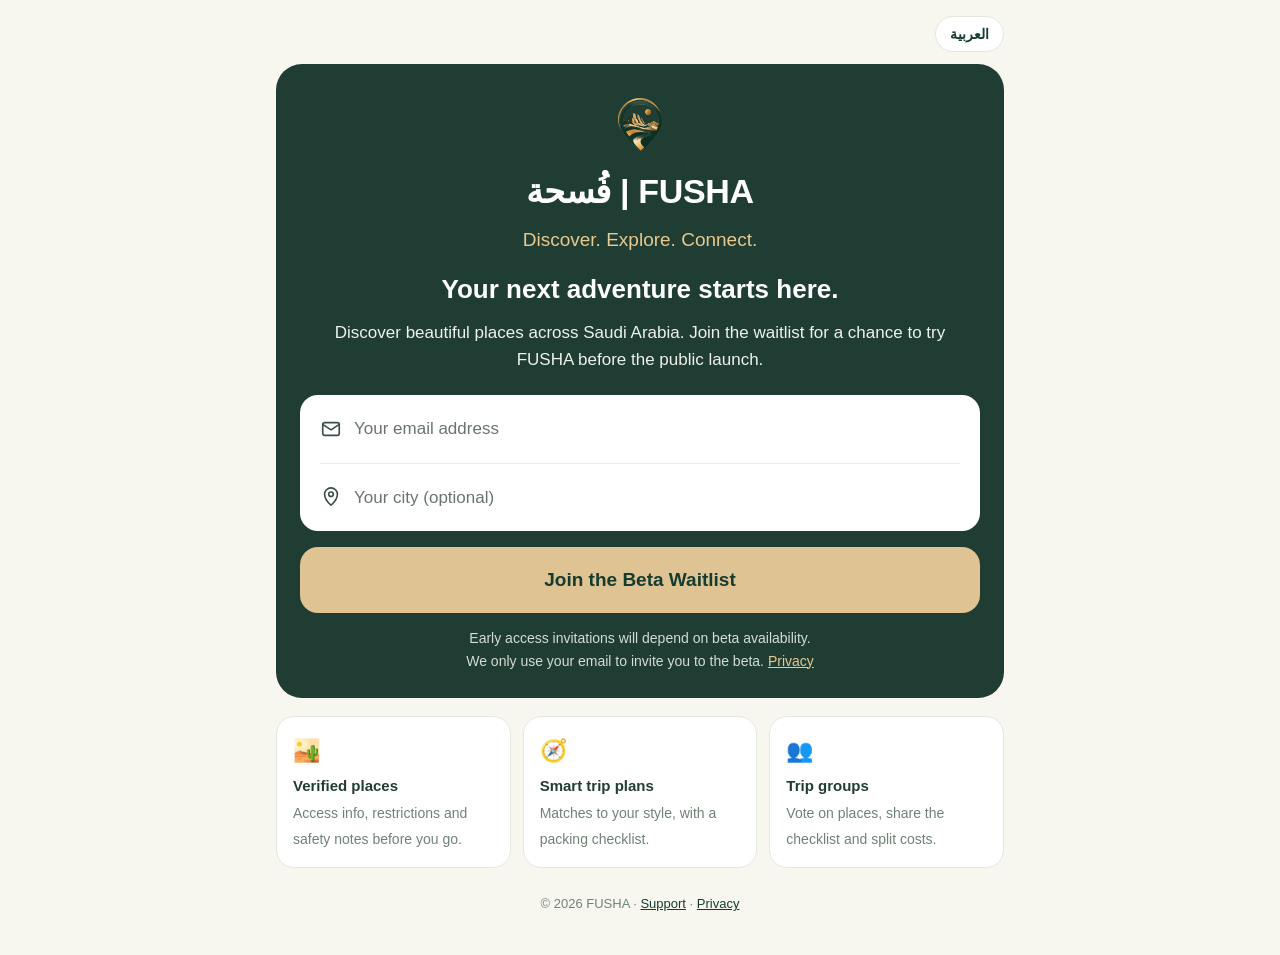
==== index.html @ a1d41ce0 "FUSHA beta waitlist landing page Co-Authored-By: Claude Opus 5.5 <noreply@anthropic.com>" ====
<!doctype html>
<html lang="en" dir="ltr">
<head>
<meta charset="utf-8">
<meta name="viewport" content="width=device-width, initial-scale=1">
<title>FUSHA | فُسحة — Join the Beta</title>
<meta name="description" content="Discover beautiful places across Saudi Arabia. Join the FUSHA beta waitlist.">
<meta property="og:title" content="FUSHA | فُسحة — Join the Beta">
<meta property="og:description" content="Discover. Explore. Connect. Join the waitlist to try FUSHA before the public launch.">
<meta property="og:image" content="https://fusha101.github.io/logo.png">
<meta name="theme-color" content="#153C31">
<link rel="icon" href="logo.png">
<style>
  :root { --deep:#153C31; --card:#203D33; --gold:#E0C392; --gold-ink:#E8C98E; --cream:#F7F7F0; --ink:#213D31; --muted:#6F8276; --line:#E3E9DF; }
  * { box-sizing: border-box; }
  html, body { margin: 0; }
  body { background: var(--cream); color: var(--ink); font: 16px/1.6 -apple-system, BlinkMacSystemFont, "SF Pro Text", "Segoe UI", Tahoma, Arial, sans-serif; -webkit-font-smoothing: antialiased; }
  .page { max-width: 760px; margin: 0 auto; padding: 16px 16px 40px; }
  .top { display: flex; justify-content: flex-end; margin-bottom: 12px; }
  .lang { background: #fff; border: 1px solid var(--line); color: var(--deep); border-radius: 30px; padding: 6px 14px; font: inherit; font-size: 14px; font-weight: 700; cursor: pointer; }

  .hero { background: var(--card); color: #fff; border-radius: 26px; padding: 34px 24px 26px; text-align: center; }
  .hero img { width: 44px; height: 54px; object-fit: contain; display: block; margin: 0 auto; }
  .brand { font-size: 34px; font-weight: 800; margin: 12px 0 6px; letter-spacing: -.01em; }
  .tagline { color: var(--gold-ink); font-size: 19px; margin: 0 0 18px; }
  h1 { font-size: 26px; line-height: 1.3; margin: 0 0 12px; font-weight: 800; }
  .lead { color: #EDF2EC; font-size: 17px; margin: 0 auto 22px; max-width: 620px; }

  form { margin: 0; }
  .fields { background: #fff; border-radius: 18px; overflow: hidden; text-align: start; }
  .field { display: flex; align-items: center; gap: 12px; padding: 0 20px; }
  .field + .field { border-top: 1px solid #E8ECE6; margin: 0 20px; padding: 0; }
  .field svg { flex: none; color: #3A4F44; }
  .field input { flex: 1; min-width: 0; border: 0; outline: 0; background: transparent; font: inherit; font-size: 17px; color: var(--ink); padding: 20px 0; }
  .field input::placeholder { color: #6A746E; }
  .fields:focus-within { box-shadow: 0 0 0 3px rgba(224,195,146,.55); }
  .hp { position: absolute; width: 1px; height: 1px; overflow: hidden; clip: rect(0 0 0 0); clip-path: inset(50%); white-space: nowrap; }
  form { position: relative; }
  button.join { width: 100%; margin-top: 16px; border: 0; border-radius: 18px; background: var(--gold); color: var(--deep); font: inherit; font-size: 19px; font-weight: 700; padding: 18px; cursor: pointer; transition: filter .15s; }
  button.join:hover { filter: brightness(1.05); }
  button.join:disabled { opacity: .7; cursor: wait; }
  .fine { color: #D3DDD5; font-size: 14px; margin: 14px 0 0; }
  .fine a { color: var(--gold-ink); }
  .msg { margin-top: 14px; border-radius: 14px; padding: 12px 14px; font-size: 15px; display: none; }
  .msg.ok { display: block; background: #E6F1E6; color: #1E5A3A; }
  .msg.err { display: block; background: #FBE9E4; color: #8A3A26; }

  .done { padding: 10px 0 4px; }
  .done .tick { width: 58px; height: 58px; border-radius: 50%; background: var(--gold); color: var(--deep); display: grid; place-items: center; margin: 0 auto 12px; font-size: 28px; font-weight: 900; }
  .done h2 { margin: 0 0 6px; font-size: 22px; }
  .done p { margin: 0; color: #DCE5DE; }

  .features { display: grid; grid-template-columns: repeat(3, 1fr); gap: 12px; margin-top: 18px; }
  .feature { background: #fff; border: 1px solid var(--line); border-radius: 18px; padding: 16px; }
  .feature .ic { font-size: 22px; }
  .feature b { display: block; margin: 6px 0 2px; font-size: 15px; }
  .feature span { color: var(--muted); font-size: 14px; line-height: 1.5; }
  footer { color: var(--muted); font-size: 13px; text-align: center; margin-top: 26px; }
  footer a { color: var(--deep); }

  [dir="rtl"] body, [dir="rtl"] .field input { font-family: -apple-system, "SF Arabic", "Geeza Pro", Tahoma, Arial, sans-serif; }
  @media (max-width: 620px) {
    .hero { padding: 28px 18px 22px; border-radius: 22px; }
    .brand { font-size: 28px; }
    h1 { font-size: 22px; }
    .lead { font-size: 15.5px; }
    .features { grid-template-columns: 1fr; }
  }
</style>
</head>
<body>
<div class="page">
  <div class="top"><button class="lang" id="lang" type="button">العربية</button></div>

  <section class="hero">
    <img src="logo.png" alt="FUSHA Explorer Pin">
    <div class="brand">فُسحة | FUSHA</div>
    <p class="tagline" data-en="Discover. Explore. Connect." data-ar="اكتشف. استكشف. تواصل."></p>
    <h1 data-en="Your next adventure starts here." data-ar="مغامرتك الجاية تبدأ من هنا."></h1>
    <p class="lead" data-en="Discover beautiful places across Saudi Arabia. Join the waitlist for a chance to try FUSHA before the public launch." data-ar="اكتشف أجمل الأماكن في السعودية. سجّل في قائمة الانتظار لفرصة تجربة فُسحة قبل الإطلاق الرسمي."></p>

    <form id="form" novalidate>
      <div class="fields">
        <label class="field">
          <svg width="22" height="22" viewBox="0 0 24 24" fill="none" stroke="currentColor" stroke-width="1.8" stroke-linecap="round" stroke-linejoin="round" aria-hidden="true"><rect x="3" y="5" width="18" height="14" rx="2"/><path d="m3 7 9 6 9-6"/></svg>
          <input id="email" name="email" type="email" inputmode="email" autocomplete="email" required maxlength="254" data-ph-en="Your email address" data-ph-ar="بريدك الإلكتروني">
        </label>
        <label class="field">
          <svg width="22" height="22" viewBox="0 0 24 24" fill="none" stroke="currentColor" stroke-width="1.8" stroke-linecap="round" stroke-linejoin="round" aria-hidden="true"><path d="M12 21s-7-6.2-7-12a7 7 0 0 1 14 0c0 5.8-7 12-7 12z"/><circle cx="12" cy="9" r="2.5"/></svg>
          <input id="city" name="city" type="text" autocomplete="address-level2" maxlength="80" data-ph-en="Your city (optional)" data-ph-ar="مدينتك (اختياري)">
        </label>
      </div>
      <div class="hp" aria-hidden="true"><input id="website" name="website" tabindex="-1" autocomplete="off"></div>
      <button class="join" id="submit" type="submit" data-en="Join the Beta Waitlist" data-ar="انضم لقائمة التجربة"></button>
      <div class="msg" id="msg" role="status" aria-live="polite"></div>
    </form>

    <p class="fine"><span data-en="Early access invitations will depend on beta availability." data-ar="دعوات التجربة المبكرة حسب المقاعد المتاحة."></span>
      <br><span data-en="We only use your email to invite you to the beta." data-ar="نستخدم بريدك فقط لدعوتك للتجربة."></span>
      <a href="https://fusha101.github.io/fusha-legal/privacy.html" data-en="Privacy" data-ar="الخصوصية"></a></p>
  </section>

  <div class="features">
    <div class="feature"><div class="ic">🏜️</div><b data-en="Verified places" data-ar="أماكن موثقة"></b><span data-en="Access info, restrictions and safety notes before you go." data-ar="معلومات الوصول والقيود والسلامة قبل ما تطلع."></span></div>
    <div class="feature"><div class="ic">🧭</div><b data-en="Smart trip plans" data-ar="خطط رحلات ذكية"></b><span data-en="Matches to your style, with a packing checklist." data-ar="ترشيحات تناسب أسلوبك مع قائمة تجهيزات."></span></div>
    <div class="feature"><div class="ic">👥</div><b data-en="Trip groups" data-ar="رحلات جماعية"></b><span data-en="Vote on places, share the checklist and split costs." data-ar="صوّتوا على المكان وتقاسموا التجهيزات والمصاريف."></span></div>
  </div>

  <footer>© 2026 FUSHA · <a href="https://fusha101.github.io/fusha-legal/" data-en="Support" data-ar="الدعم"></a> · <a href="https://fusha101.github.io/fusha-legal/privacy.html" data-en="Privacy" data-ar="الخصوصية"></a></footer>
</div>

<script>
(function () {
  // Public, browser-safe key (Supabase "publishable" key). The table only allows adding emails, never reading them.
  var SUPABASE_URL = 'https://hdamabirkrctwydvmwmh.supabase.co';
  var SUPABASE_KEY = 'sb_publishable_Qi5FgGCaExyGCwG6bfpL9A_e7oShtCe';

  var T = {
    en: { bad: 'Please enter a valid email address.', fail: 'Something went wrong. Please try again in a moment.', sending: 'Joining…',
          doneTitle: "You're on the list!", doneBody: "We'll email you when your beta invite is ready.", dupTitle: "You're already on the list", dupBody: "We'll be in touch when the beta opens." },
    ar: { bad: 'اكتب بريد إلكتروني صحيح.', fail: 'صار خطأ، حاول بعد شوي.', sending: 'جارٍ التسجيل…',
          doneTitle: 'تم تسجيلك!', doneBody: 'بنراسلك على بريدك أول ما تجهز دعوة التجربة.', dupTitle: 'أنت مسجّل من قبل', dupBody: 'بنتواصل معك أول ما تفتح التجربة.' }
  };
  var lang = 'en';
  try { lang = localStorage.getItem('fusha-lang') || ''; } catch (e) {}
  if (lang !== 'ar' && lang !== 'en') lang = /^ar/i.test(navigator.language || '') ? 'ar' : 'en';

  function apply() {
    document.documentElement.lang = lang;
    document.documentElement.dir = lang === 'ar' ? 'rtl' : 'ltr';
    document.querySelectorAll('[data-' + lang + ']').forEach(function (el) { el.textContent = el.getAttribute('data-' + lang); });
    document.querySelectorAll('[data-ph-' + lang + ']').forEach(function (el) { el.placeholder = el.getAttribute('data-ph-' + lang); });
    document.getElementById('lang').textContent = lang === 'ar' ? 'English' : 'العربية';
    document.title = lang === 'ar' ? 'فُسحة | FUSHA — انضم للتجربة' : 'FUSHA | فُسحة — Join the Beta';
  }
  document.getElementById('lang').addEventListener('click', function () {
    lang = lang === 'ar' ? 'en' : 'ar';
    try { localStorage.setItem('fusha-lang', lang); } catch (e) {}
    apply();
  });
  apply();

  var form = document.getElementById('form'), msg = document.getElementById('msg'), btn = document.getElementById('submit');
  function show(kind, text) { msg.className = 'msg ' + kind; msg.textContent = text; }
  function finish(title, body) {
    form.innerHTML = '<div class="done"><div class="tick">✓</div><h2></h2><p></p></div>';
    form.querySelector('h2').textContent = title;
    form.querySelector('p').textContent = body;
  }

  var source = (new URLSearchParams(location.search).get('ref') || '').replace(/[^\w.-]/g, '').slice(0, 60) || null;

  form.addEventListener('submit', function (e) {
    e.preventDefault();
    var t = T[lang];
    var email = document.getElementById('email').value.trim().toLowerCase();
    var city = document.getElementById('city').value.trim().slice(0, 80) || null;
    if (document.getElementById('website').value) { finish(t.doneTitle, t.doneBody); return; } // bot trap
    if (!/^[^@\s]+@[^@\s]+\.[^@\s]+$/.test(email) || email.length > 254) { show('err', t.bad); return; }
    btn.disabled = true; btn.textContent = t.sending; msg.className = 'msg';
    fetch(SUPABASE_URL + '/rest/v1/beta_waitlist', {
      method: 'POST',
      headers: { apikey: SUPABASE_KEY, Authorization: 'Bearer ' + SUPABASE_KEY, 'Content-Type': 'application/json', Prefer: 'return=minimal' },
      body: JSON.stringify({ email: email, city: city, lang: lang, source: source })
    }).then(function (r) {
      if (r.status === 201) finish(t.doneTitle, t.doneBody);
      else if (r.status === 409) finish(t.dupTitle, t.dupBody);
      else throw new Error('HTTP ' + r.status);
    }).catch(function () {
      btn.disabled = false; btn.textContent = btn.getAttribute('data-' + lang); show('err', t.fail);
    });
  });
})();
</script>
</body>
</html>
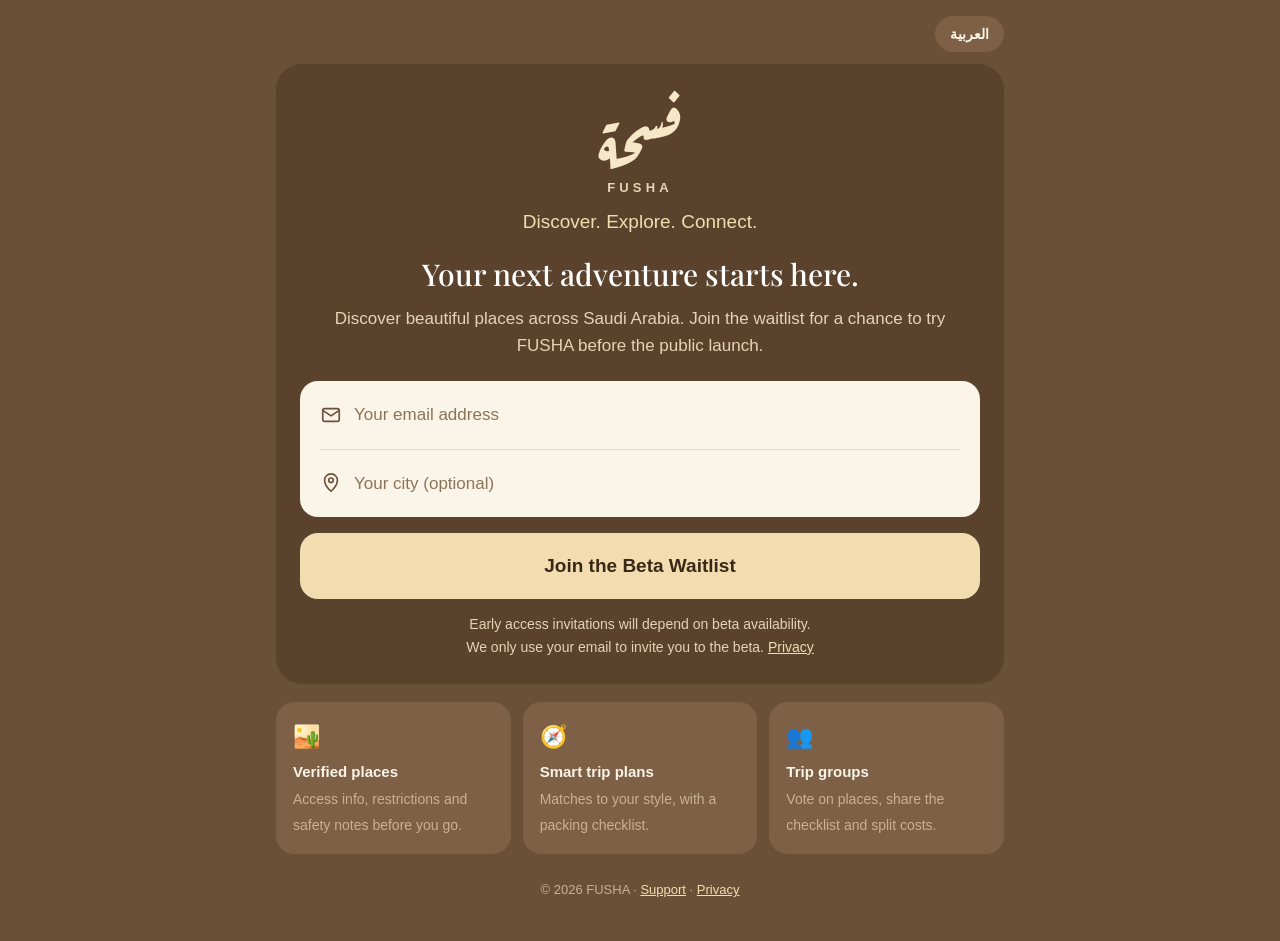
==== commit d9ccf503: "Website and legal pages: Toasted sand design and calligraphy logo" ====
--- a/index.html
+++ b/index.html
@@ -7,56 +7,56 @@
 <meta name="description" content="Discover beautiful places across Saudi Arabia. Join the FUSHA beta waitlist.">
 <meta property="og:title" content="FUSHA | فُسحة — Join the Beta">
 <meta property="og:description" content="Discover. Explore. Connect. Join the waitlist to try FUSHA before the public launch.">
-<meta property="og:image" content="https://fusha101.github.io/logo.png">
-<meta name="theme-color" content="#153C31">
+<meta property="og:image" content="https://gofusha.com/logo.png">
+<meta name="theme-color" content="#6B5038">
 <link rel="icon" href="logo.png">
 <style>
-  :root { --deep:#153C31; --card:#203D33; --gold:#E0C392; --gold-ink:#E8C98E; --cream:#F7F7F0; --ink:#213D31; --muted:#6F8276; --line:#E3E9DF; }
+  :root { --deep:#3A2816; --card:#5A422D; --gold:#F3DDB0; --gold-ink:#F3DDB0; --cream:#6B5038; --ink:#FBF4E8; --muted:#C9B293; --line:#7D6046; }
   * { box-sizing: border-box; }
   html, body { margin: 0; }
   body { background: var(--cream); color: var(--ink); font: 16px/1.6 -apple-system, BlinkMacSystemFont, "SF Pro Text", "Segoe UI", Tahoma, Arial, sans-serif; -webkit-font-smoothing: antialiased; }
   .page { max-width: 760px; margin: 0 auto; padding: 16px 16px 40px; }
   .top { display: flex; justify-content: flex-end; margin-bottom: 12px; }
-  .lang { background: #fff; border: 1px solid var(--line); color: var(--deep); border-radius: 30px; padding: 6px 14px; font: inherit; font-size: 14px; font-weight: 700; cursor: pointer; }
+  .lang { background: #7D6046; border: 1px solid var(--line); color: #FBF4E8; border-radius: 30px; padding: 6px 14px; font: inherit; font-size: 14px; font-weight: 700; cursor: pointer; }
 
   .hero { background: var(--card); color: #fff; border-radius: 26px; padding: 34px 24px 26px; text-align: center; }
-  .hero img { width: 44px; height: 54px; object-fit: contain; display: block; margin: 0 auto; }
-  .brand { font-size: 34px; font-weight: 800; margin: 12px 0 6px; letter-spacing: -.01em; }
+  .hero .logo { display: block; font-family: 'Aref Ruqaa', serif; font-weight: 700; font-size: 64px; line-height: 1.25; color: #F6E7C8; }
+  .brand { font-size: 13px; font-weight: 700; margin: 0 0 8px; letter-spacing: .32em; color: #E6D3B8; }
   .tagline { color: var(--gold-ink); font-size: 19px; margin: 0 0 18px; }
-  h1 { font-size: 26px; line-height: 1.3; margin: 0 0 12px; font-weight: 800; }
-  .lead { color: #EDF2EC; font-size: 17px; margin: 0 auto 22px; max-width: 620px; }
+  h1 { font-family: 'Playfair Display', Georgia, serif; font-size: 30px; line-height: 1.25; margin: 0 0 12px; font-weight: 500; }
+  .lead { color: #E6D3B8; font-size: 17px; margin: 0 auto 22px; max-width: 620px; }
 
   form { margin: 0; }
-  .fields { background: #fff; border-radius: 18px; overflow: hidden; text-align: start; }
+  .fields { background: #FBF4E8; border-radius: 18px; overflow: hidden; text-align: start; }
   .field { display: flex; align-items: center; gap: 12px; padding: 0 20px; }
-  .field + .field { border-top: 1px solid #E8ECE6; margin: 0 20px; padding: 0; }
-  .field svg { flex: none; color: #3A4F44; }
-  .field input { flex: 1; min-width: 0; border: 0; outline: 0; background: transparent; font: inherit; font-size: 17px; color: var(--ink); padding: 20px 0; }
-  .field input::placeholder { color: #6A746E; }
+  .field + .field { border-top: 1px solid #E8DCC8; margin: 0 20px; padding: 0; }
+  .field svg { flex: none; color: #6B5038; }
+  .field input { flex: 1; min-width: 0; border: 0; outline: 0; background: transparent; font: inherit; font-size: 17px; color: #3A2816; padding: 20px 0; }
+  .field input::placeholder { color: #8C7458; }
   .fields:focus-within { box-shadow: 0 0 0 3px rgba(224,195,146,.55); }
   .hp { position: absolute; width: 1px; height: 1px; overflow: hidden; clip: rect(0 0 0 0); clip-path: inset(50%); white-space: nowrap; }
   form { position: relative; }
   button.join { width: 100%; margin-top: 16px; border: 0; border-radius: 18px; background: var(--gold); color: var(--deep); font: inherit; font-size: 19px; font-weight: 700; padding: 18px; cursor: pointer; transition: filter .15s; }
   button.join:hover { filter: brightness(1.05); }
   button.join:disabled { opacity: .7; cursor: wait; }
-  .fine { color: #D3DDD5; font-size: 14px; margin: 14px 0 0; }
+  .fine { color: #E6D3B8; font-size: 14px; margin: 14px 0 0; }
   .fine a { color: var(--gold-ink); }
   .msg { margin-top: 14px; border-radius: 14px; padding: 12px 14px; font-size: 15px; display: none; }
-  .msg.ok { display: block; background: #E6F1E6; color: #1E5A3A; }
+  .msg.ok { display: block; background: #F3DDB0; color: #3A2816; }
   .msg.err { display: block; background: #FBE9E4; color: #8A3A26; }
 
   .done { padding: 10px 0 4px; }
   .done .tick { width: 58px; height: 58px; border-radius: 50%; background: var(--gold); color: var(--deep); display: grid; place-items: center; margin: 0 auto 12px; font-size: 28px; font-weight: 900; }
   .done h2 { margin: 0 0 6px; font-size: 22px; }
-  .done p { margin: 0; color: #DCE5DE; }
+  .done p { margin: 0; color: #E6D3B8; }
 
   .features { display: grid; grid-template-columns: repeat(3, 1fr); gap: 12px; margin-top: 18px; }
-  .feature { background: #fff; border: 1px solid var(--line); border-radius: 18px; padding: 16px; }
+  .feature { background: #7D6046; border: 1px solid var(--line); border-radius: 18px; padding: 16px; }
   .feature .ic { font-size: 22px; }
   .feature b { display: block; margin: 6px 0 2px; font-size: 15px; }
   .feature span { color: var(--muted); font-size: 14px; line-height: 1.5; }
   footer { color: var(--muted); font-size: 13px; text-align: center; margin-top: 26px; }
-  footer a { color: var(--deep); }
+  footer a { color: var(--gold); }
 
   [dir="rtl"] body, [dir="rtl"] .field input { font-family: -apple-system, "SF Arabic", "Geeza Pro", Tahoma, Arial, sans-serif; }
   @media (max-width: 620px) {
@@ -67,14 +67,16 @@
     .features { grid-template-columns: 1fr; }
   }
 </style>
+<link rel="preconnect" href="https://fonts.googleapis.com">
+<link href="https://fonts.googleapis.com/css2?family=Aref+Ruqaa:wght@700&family=Playfair+Display:wght@500&display=swap" rel="stylesheet">
 </head>
 <body>
 <div class="page">
   <div class="top"><button class="lang" id="lang" type="button">العربية</button></div>
 
   <section class="hero">
-    <img src="logo.png" alt="FUSHA Explorer Pin">
-    <div class="brand">فُسحة | FUSHA</div>
+    <span class="logo" aria-label="FUSHA logo">فسحة</span>
+    <div class="brand">FUSHA</div>
     <p class="tagline" data-en="Discover. Explore. Connect." data-ar="اكتشف. استكشف. تواصل."></p>
     <h1 data-en="Your next adventure starts here." data-ar="مغامرتك الجاية تبدأ من هنا."></h1>
     <p class="lead" data-en="Discover beautiful places across Saudi Arabia. Join the waitlist for a chance to try FUSHA before the public launch." data-ar="اكتشف أجمل الأماكن في السعودية. سجّل في قائمة الانتظار لفرصة تجربة فُسحة قبل الإطلاق الرسمي."></p>
@@ -97,7 +99,7 @@
 
     <p class="fine"><span data-en="Early access invitations will depend on beta availability." data-ar="دعوات التجربة المبكرة حسب المقاعد المتاحة."></span>
       <br><span data-en="We only use your email to invite you to the beta." data-ar="نستخدم بريدك فقط لدعوتك للتجربة."></span>
-      <a href="https://fusha101.github.io/fusha-legal/privacy.html" data-en="Privacy" data-ar="الخصوصية"></a></p>
+      <a href="https://gofusha.com/legal/privacy.html" data-en="Privacy" data-ar="الخصوصية"></a></p>
   </section>
 
   <div class="features">
@@ -106,7 +108,7 @@
     <div class="feature"><div class="ic">👥</div><b data-en="Trip groups" data-ar="رحلات جماعية"></b><span data-en="Vote on places, share the checklist and split costs." data-ar="صوّتوا على المكان وتقاسموا التجهيزات والمصاريف."></span></div>
   </div>
 
-  <footer>© 2026 FUSHA · <a href="https://fusha101.github.io/fusha-legal/" data-en="Support" data-ar="الدعم"></a> · <a href="https://fusha101.github.io/fusha-legal/privacy.html" data-en="Privacy" data-ar="الخصوصية"></a></footer>
+  <footer>© 2026 FUSHA · <a href="https://gofusha.com/legal/" data-en="Support" data-ar="الدعم"></a> · <a href="https://gofusha.com/legal/privacy.html" data-en="Privacy" data-ar="الخصوصية"></a></footer>
 </div>
 
 <script>
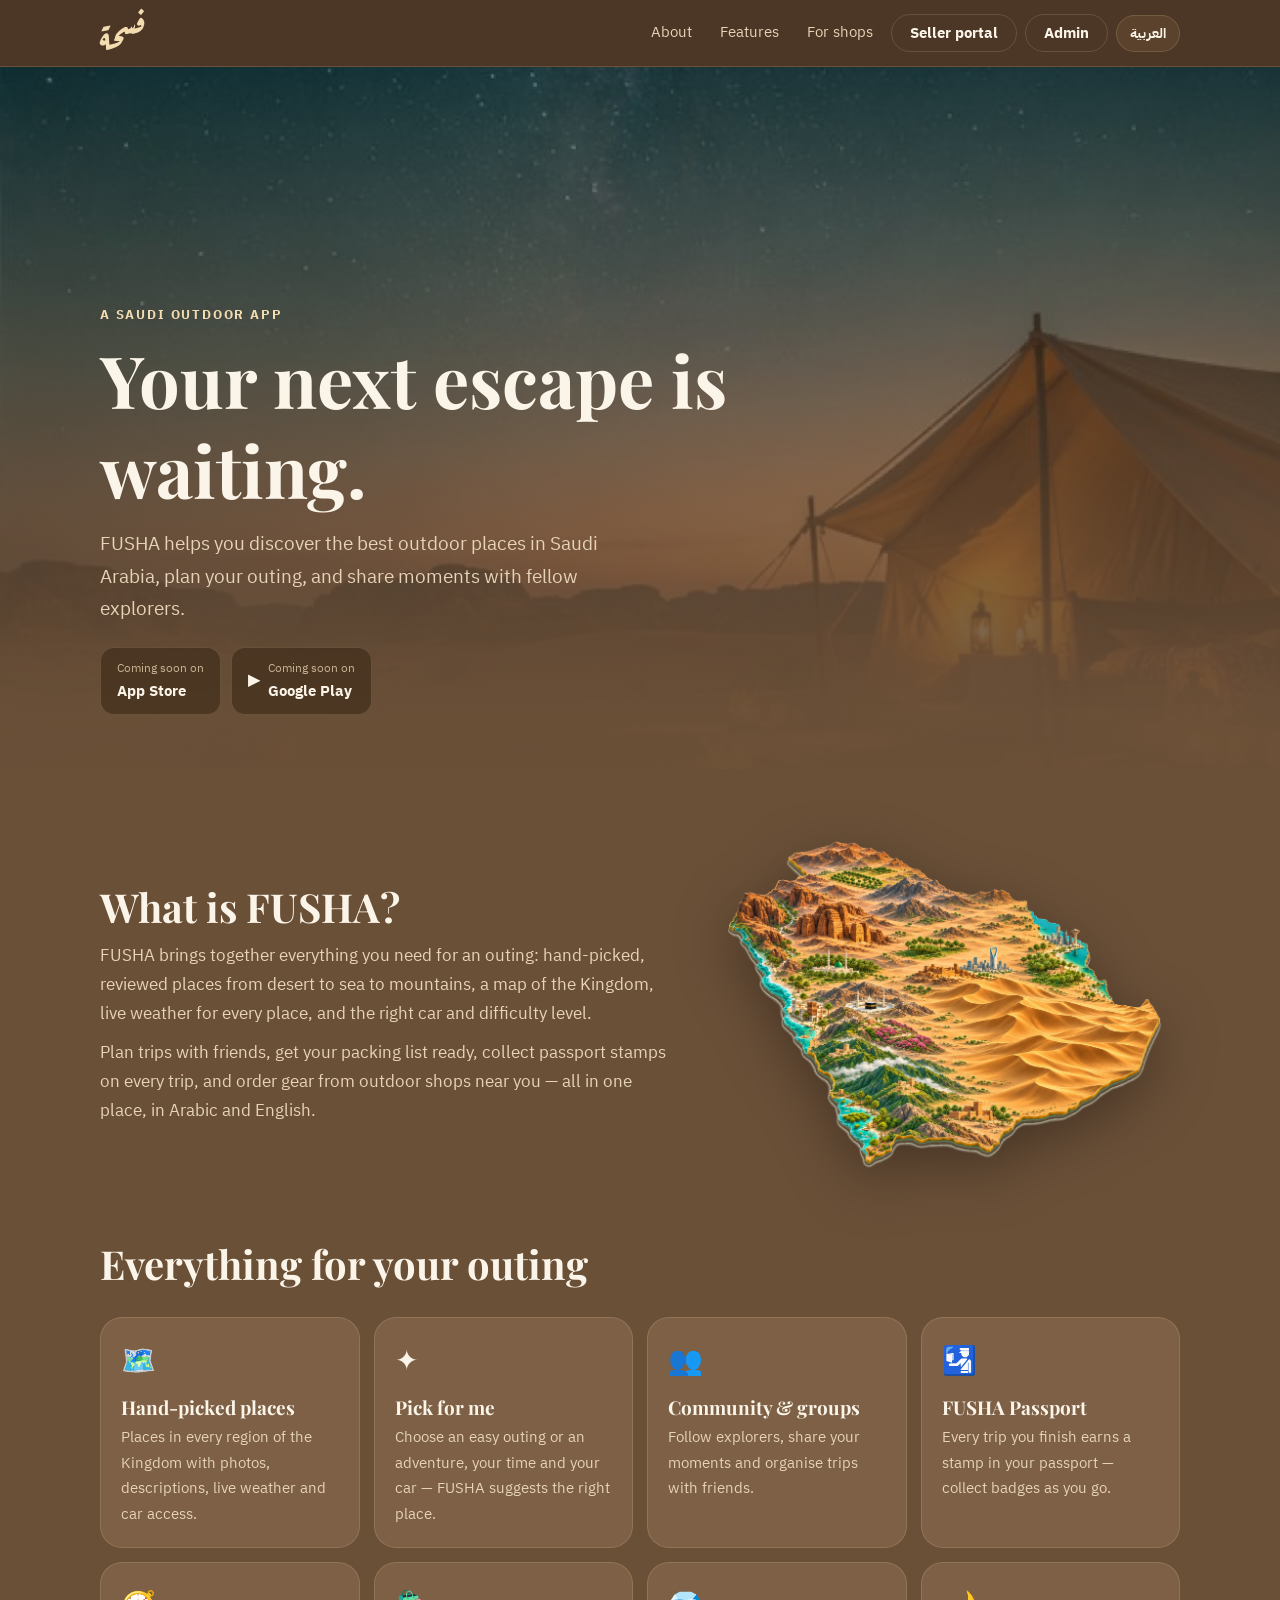
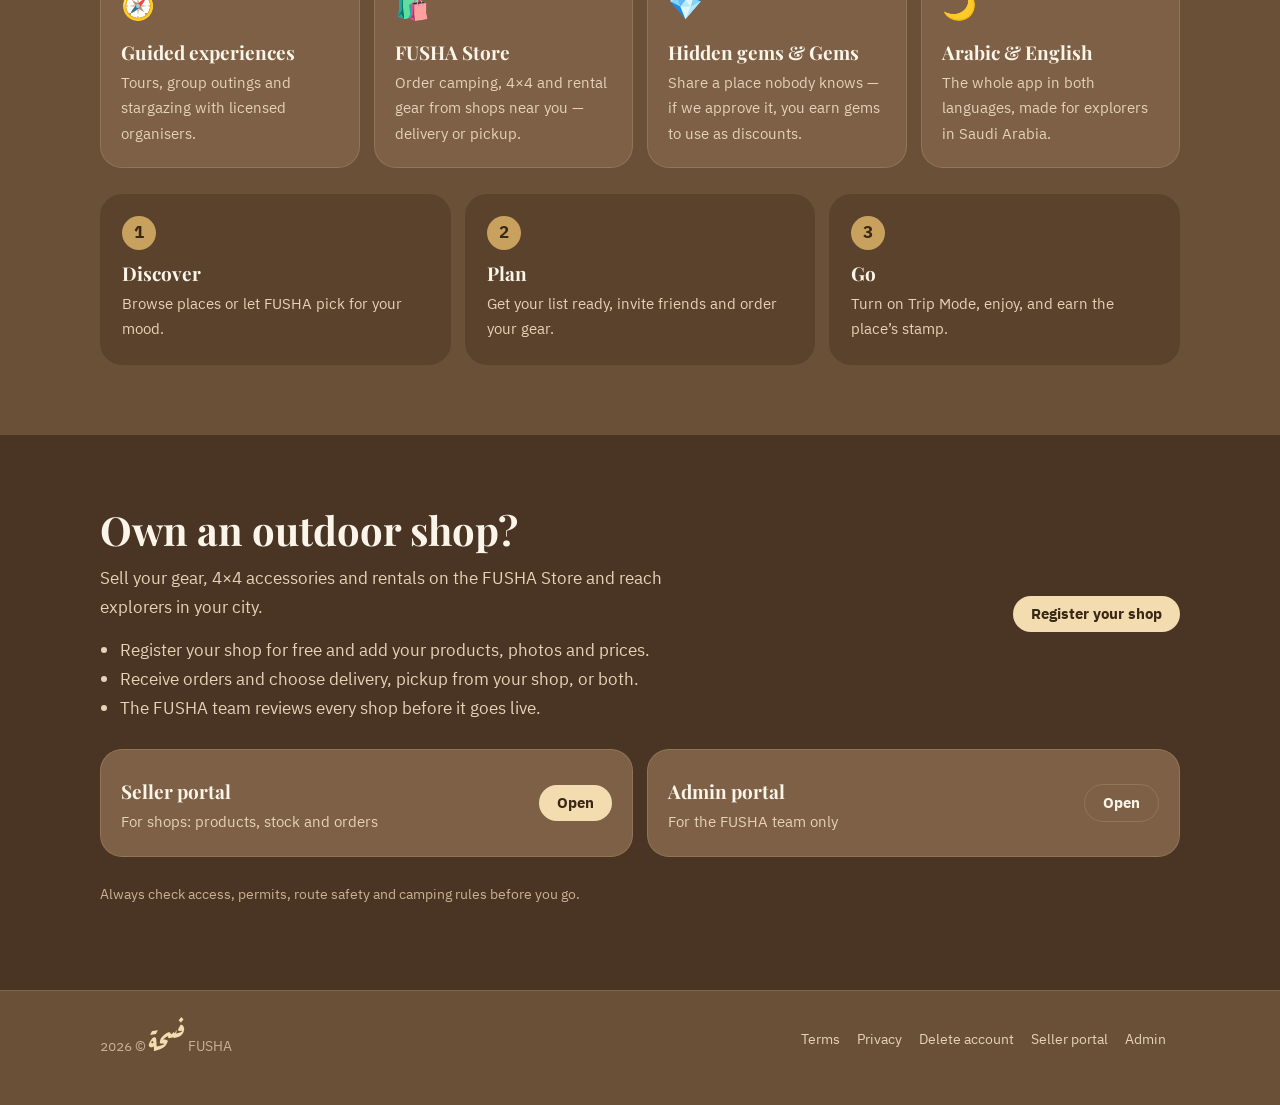
==== commit e119356e: "New homepage: what is FUSHA (Arabic + English), seller and admin portal buttons; beta waitlist remov" ====
--- a/index.html
+++ b/index.html
@@ -1,178 +1,230 @@
 <!doctype html>
-<html lang="en" dir="ltr">
+<html lang="ar" dir="rtl">
 <head>
 <meta charset="utf-8">
 <meta name="viewport" content="width=device-width, initial-scale=1">
-<title>FUSHA | فُسحة — Join the Beta</title>
-<meta name="description" content="Discover beautiful places across Saudi Arabia. Join the FUSHA beta waitlist.">
-<meta property="og:title" content="FUSHA | فُسحة — Join the Beta">
-<meta property="og:description" content="Discover. Explore. Connect. Join the waitlist to try FUSHA before the public launch.">
+<title>FUSHA | فسحة — طلعتك الجاية بانتظارك</title>
+<meta name="description" content="فسحة تطبيق سعودي يساعدك تكتشف أماكن الطلعات والرحلات وتخطط لها وتشارك لحظاتك. FUSHA is a Saudi outdoor app to discover places, plan outings and meet fellow explorers.">
+<meta property="og:title" content="FUSHA | فسحة">
+<meta property="og:description" content="اكتشف أجمل أماكن الطلعات في السعودية · Discover the best outdoor places across Saudi Arabia.">
 <meta property="og:image" content="https://gofusha.com/logo.png">
 <meta name="theme-color" content="#6B5038">
 <link rel="icon" href="logo.png">
+<link rel="preconnect" href="https://fonts.googleapis.com">
+<link href="https://fonts.googleapis.com/css2?family=Aref+Ruqaa:wght@700&family=IBM+Plex+Sans+Arabic:wght@400;700&family=Noto+Naskh+Arabic:wght@700&family=Playfair+Display:wght@600&display=swap" rel="stylesheet">
 <style>
-  :root { --deep:#3A2816; --card:#5A422D; --gold:#F3DDB0; --gold-ink:#F3DDB0; --cream:#6B5038; --ink:#FBF4E8; --muted:#C9B293; --line:#7D6046; }
+  :root { --page:#6B5038; --surface:#7D6046; --deep:#5A422D; --deep2:#4A3524; --accent:#F3DDB0; --on:#3A2816; --text:#FBF4E8; --text2:#E6D3B8; --muted:#C9B293; --gold:#C9A15F; --line:rgba(243,221,176,.16); }
   * { box-sizing: border-box; }
   html, body { margin: 0; }
-  body { background: var(--cream); color: var(--ink); font: 16px/1.6 -apple-system, BlinkMacSystemFont, "SF Pro Text", "Segoe UI", Tahoma, Arial, sans-serif; -webkit-font-smoothing: antialiased; }
-  .page { max-width: 760px; margin: 0 auto; padding: 16px 16px 40px; }
-  .top { display: flex; justify-content: flex-end; margin-bottom: 12px; }
-  .lang { background: #7D6046; border: 1px solid var(--line); color: #FBF4E8; border-radius: 30px; padding: 6px 14px; font: inherit; font-size: 14px; font-weight: 700; cursor: pointer; }
-
-  .hero { background: var(--card); color: #fff; border-radius: 26px; padding: 34px 24px 26px; text-align: center; }
-  .hero .logo { display: block; font-family: 'Aref Ruqaa', serif; font-weight: 700; font-size: 64px; line-height: 1.25; color: #F6E7C8; }
-  .brand { font-size: 13px; font-weight: 700; margin: 0 0 8px; letter-spacing: .32em; color: #E6D3B8; }
-  .tagline { color: var(--gold-ink); font-size: 19px; margin: 0 0 18px; }
-  h1 { font-family: 'Playfair Display', Georgia, serif; font-size: 30px; line-height: 1.25; margin: 0 0 12px; font-weight: 500; }
-  .lead { color: #E6D3B8; font-size: 17px; margin: 0 auto 22px; max-width: 620px; }
-
-  form { margin: 0; }
-  .fields { background: #FBF4E8; border-radius: 18px; overflow: hidden; text-align: start; }
-  .field { display: flex; align-items: center; gap: 12px; padding: 0 20px; }
-  .field + .field { border-top: 1px solid #E8DCC8; margin: 0 20px; padding: 0; }
-  .field svg { flex: none; color: #6B5038; }
-  .field input { flex: 1; min-width: 0; border: 0; outline: 0; background: transparent; font: inherit; font-size: 17px; color: #3A2816; padding: 20px 0; }
-  .field input::placeholder { color: #8C7458; }
-  .fields:focus-within { box-shadow: 0 0 0 3px rgba(224,195,146,.55); }
-  .hp { position: absolute; width: 1px; height: 1px; overflow: hidden; clip: rect(0 0 0 0); clip-path: inset(50%); white-space: nowrap; }
-  form { position: relative; }
-  button.join { width: 100%; margin-top: 16px; border: 0; border-radius: 18px; background: var(--gold); color: var(--deep); font: inherit; font-size: 19px; font-weight: 700; padding: 18px; cursor: pointer; transition: filter .15s; }
-  button.join:hover { filter: brightness(1.05); }
-  button.join:disabled { opacity: .7; cursor: wait; }
-  .fine { color: #E6D3B8; font-size: 14px; margin: 14px 0 0; }
-  .fine a { color: var(--gold-ink); }
-  .msg { margin-top: 14px; border-radius: 14px; padding: 12px 14px; font-size: 15px; display: none; }
-  .msg.ok { display: block; background: #F3DDB0; color: #3A2816; }
-  .msg.err { display: block; background: #FBE9E4; color: #8A3A26; }
-
-  .done { padding: 10px 0 4px; }
-  .done .tick { width: 58px; height: 58px; border-radius: 50%; background: var(--gold); color: var(--deep); display: grid; place-items: center; margin: 0 auto 12px; font-size: 28px; font-weight: 900; }
-  .done h2 { margin: 0 0 6px; font-size: 22px; }
-  .done p { margin: 0; color: #E6D3B8; }
-
-  .features { display: grid; grid-template-columns: repeat(3, 1fr); gap: 12px; margin-top: 18px; }
-  .feature { background: #7D6046; border: 1px solid var(--line); border-radius: 18px; padding: 16px; }
-  .feature .ic { font-size: 22px; }
-  .feature b { display: block; margin: 6px 0 2px; font-size: 15px; }
-  .feature span { color: var(--muted); font-size: 14px; line-height: 1.5; }
-  footer { color: var(--muted); font-size: 13px; text-align: center; margin-top: 26px; }
-  footer a { color: var(--gold); }
-
-  [dir="rtl"] body, [dir="rtl"] .field input { font-family: -apple-system, "SF Arabic", "Geeza Pro", Tahoma, Arial, sans-serif; }
-  @media (max-width: 620px) {
-    .hero { padding: 28px 18px 22px; border-radius: 22px; }
-    .brand { font-size: 28px; }
-    h1 { font-size: 22px; }
-    .lead { font-size: 15.5px; }
-    .features { grid-template-columns: 1fr; }
+  body { background: var(--page); color: var(--text); font: 17px/1.7 'IBM Plex Sans Arabic', -apple-system, "Segoe UI", Tahoma, Arial, sans-serif; -webkit-font-smoothing: antialiased; }
+  a { color: var(--accent); }
+  .wrap { max-width: 1120px; margin: 0 auto; padding: 0 20px; }
+  .logo { font-family: 'Aref Ruqaa', serif; font-weight: 700; color: var(--accent); line-height: 1.2; }
+  h1, h2, h3 { font-family: 'Playfair Display', 'Noto Naskh Arabic', Georgia, serif; font-weight: 700; margin: 0; line-height: 1.25; }
+  [hidden] { display: none !important; }
+
+  /* top bar */
+  .top { position: sticky; top: 0; z-index: 5; background: rgba(74,53,36,.92); backdrop-filter: blur(8px); border-bottom: 1px solid var(--line); }
+  .top .wrap { display: flex; align-items: center; justify-content: space-between; gap: 12px; height: 66px; }
+  .top .logo { font-size: 34px; text-decoration: none; }
+  .links { display: flex; align-items: center; gap: 8px; flex-wrap: wrap; }
+  .links a.nav { color: var(--text2); text-decoration: none; padding: 6px 10px; border-radius: 10px; font-size: 15px; }
+  .links a.nav:hover { color: var(--text); background: rgba(243,221,176,.08); }
+  .btn { display: inline-flex; align-items: center; gap: 6px; border: 0; border-radius: 24px; padding: 9px 18px; background: var(--accent); color: var(--on); font: 700 15px/1.2 'IBM Plex Sans Arabic', sans-serif; text-decoration: none; cursor: pointer; white-space: nowrap; }
+  .btn.ghost { background: transparent; color: var(--text); border: 1px solid var(--line); }
+  .btn.ghost:hover { background: rgba(243,221,176,.08); }
+  .lang { background: var(--deep); color: var(--text); border: 1px solid var(--line); border-radius: 20px; padding: 7px 13px; font: 700 14px 'IBM Plex Sans Arabic', sans-serif; cursor: pointer; }
+
+  /* hero */
+  .hero { position: relative; min-height: min(78vh, 720px); display: flex; align-items: flex-end; background: linear-gradient(180deg, rgba(20,14,8,.15), rgba(107,80,56,.98) 92%), url('img/hero.jpg') center/cover; }
+  .hero .wrap { width: 100%; padding-bottom: 54px; padding-top: 120px; }
+  .eyebrow { color: var(--accent); font-weight: 700; letter-spacing: .14em; font-size: 13px; }
+  [lang=ar] .eyebrow { letter-spacing: 0; font-size: 15px; }
+  .hero h1 { font-size: clamp(40px, 6.5vw, 72px); margin-top: 8px; max-width: 14ch; }
+  .hero p { font-size: 19px; color: var(--text2); max-width: 46ch; margin: 14px 0 22px; }
+  .stores { display: flex; gap: 10px; flex-wrap: wrap; }
+  .soon { display: inline-flex; align-items: center; gap: 8px; background: rgba(58,40,22,.6); border: 1px solid var(--line); border-radius: 14px; padding: 10px 16px; color: var(--text); font-weight: 700; font-size: 15px; }
+  .soon small { display: block; color: var(--muted); font-weight: 400; font-size: 12px; }
+
+  /* sections */
+  section { padding: 70px 0; }
+  .lead { color: var(--text2); max-width: 60ch; margin: 10px 0 0; }
+  .sec-title { font-size: clamp(28px, 4vw, 40px); }
+  .about { display: grid; grid-template-columns: 1.1fr .9fr; gap: 40px; align-items: center; }
+  .about img { width: 100%; max-width: 440px; justify-self: center; filter: drop-shadow(0 18px 30px rgba(0,0,0,.35)); }
+  .grid { display: grid; grid-template-columns: repeat(4, minmax(0, 1fr)); gap: 14px; margin-top: 28px; }
+  .card { background: var(--surface); border: 1px solid var(--line); border-radius: 22px; padding: 20px; }
+  .card .ic { font-size: 28px; }
+  .card h3 { font-size: 19px; margin: 10px 0 6px; }
+  .card p { color: var(--text2); font-size: 15px; margin: 0; }
+  .steps { display: grid; grid-template-columns: repeat(3, minmax(0, 1fr)); gap: 14px; margin-top: 26px; }
+  .step { background: var(--deep); border-radius: 22px; padding: 22px; }
+  .step b { display: inline-grid; place-items: center; width: 34px; height: 34px; border-radius: 17px; background: var(--gold); color: var(--on); font-weight: 900; }
+  .step h3 { font-size: 19px; margin: 12px 0 6px; }
+  .step p { margin: 0; color: var(--text2); font-size: 15px; }
+  .shops { background: var(--deep2); }
+  .shops .box { display: flex; justify-content: space-between; align-items: center; gap: 24px; flex-wrap: wrap; }
+  .shops ul { margin: 14px 0 0; padding-inline-start: 20px; color: var(--text2); }
+  .portals { display: grid; grid-template-columns: repeat(2, minmax(0, 1fr)); gap: 14px; margin-top: 26px; }
+  .portal { display: flex; justify-content: space-between; align-items: center; gap: 12px; text-decoration: none; color: var(--text); }
+  .portal div span { color: var(--text2); font-size: 15px; display: block; }
+  .portal .btn { color: var(--on); } .portal .btn.ghost { color: var(--text); }
+  .note { color: var(--muted); font-size: 14px; margin-top: 26px; }
+
+  footer { border-top: 1px solid var(--line); padding: 30px 0 46px; color: var(--muted); font-size: 14px; }
+  footer .wrap { display: flex; justify-content: space-between; gap: 16px; flex-wrap: wrap; align-items: center; }
+  footer a { color: var(--text2); text-decoration: none; margin-inline-end: 14px; }
+  footer .logo { font-size: 28px; }
+
+  @media (max-width: 900px) {
+    .grid { grid-template-columns: repeat(2, minmax(0, 1fr)); }
+    .about { grid-template-columns: 1fr; }
+    .steps, .portals { grid-template-columns: 1fr; }
+    .links a.nav { display: none; }
+  }
+  @media (max-width: 520px) {
+    .grid { grid-template-columns: 1fr; }
+    .top .btn.ghost { display: none; }
   }
 </style>
-<link rel="preconnect" href="https://fonts.googleapis.com">
-<link href="https://fonts.googleapis.com/css2?family=Aref+Ruqaa:wght@700&family=Playfair+Display:wght@500&display=swap" rel="stylesheet">
 </head>
 <body>
-<div class="page">
-  <div class="top"><button class="lang" id="lang" type="button">العربية</button></div>
-
-  <section class="hero">
-    <span class="logo" aria-label="FUSHA logo">فسحة</span>
-    <div class="brand">FUSHA</div>
-    <p class="tagline" data-en="Discover. Explore. Connect." data-ar="اكتشف. استكشف. تواصل."></p>
-    <h1 data-en="Your next adventure starts here." data-ar="مغامرتك الجاية تبدأ من هنا."></h1>
-    <p class="lead" data-en="Discover beautiful places across Saudi Arabia. Join the waitlist for a chance to try FUSHA before the public launch." data-ar="اكتشف أجمل الأماكن في السعودية. سجّل في قائمة الانتظار لفرصة تجربة فُسحة قبل الإطلاق الرسمي."></p>
-
-    <form id="form" novalidate>
-      <div class="fields">
-        <label class="field">
-          <svg width="22" height="22" viewBox="0 0 24 24" fill="none" stroke="currentColor" stroke-width="1.8" stroke-linecap="round" stroke-linejoin="round" aria-hidden="true"><rect x="3" y="5" width="18" height="14" rx="2"/><path d="m3 7 9 6 9-6"/></svg>
-          <input id="email" name="email" type="email" inputmode="email" autocomplete="email" required maxlength="254" data-ph-en="Your email address" data-ph-ar="بريدك الإلكتروني">
-        </label>
-        <label class="field">
-          <svg width="22" height="22" viewBox="0 0 24 24" fill="none" stroke="currentColor" stroke-width="1.8" stroke-linecap="round" stroke-linejoin="round" aria-hidden="true"><path d="M12 21s-7-6.2-7-12a7 7 0 0 1 14 0c0 5.8-7 12-7 12z"/><circle cx="12" cy="9" r="2.5"/></svg>
-          <input id="city" name="city" type="text" autocomplete="address-level2" maxlength="80" data-ph-en="Your city (optional)" data-ph-ar="مدينتك (اختياري)">
-        </label>
+<header class="top">
+  <div class="wrap">
+    <a class="logo" href="#" aria-label="FUSHA">فسحة</a>
+    <nav class="links" aria-label="Main">
+      <a class="nav" href="#about" data-t="nav_about">عن فسحة</a>
+      <a class="nav" href="#features" data-t="nav_features">المزايا</a>
+      <a class="nav" href="#shops" data-t="nav_shops">للمتاجر</a>
+      <a class="btn ghost" href="/seller/" data-t="seller_btn">بوابة البائعين</a>
+      <a class="btn ghost" href="/admin/" data-t="admin_btn">لوحة الإدارة</a>
+      <button class="lang" id="lang" type="button">English</button>
+    </nav>
+  </div>
+</header>
+
+<section class="hero" style="padding:0">
+  <div class="wrap">
+    <div class="eyebrow" data-t="eyebrow">تطبيق سعودي للطلعات والرحلات</div>
+    <h1 data-t="hero_title">طلعتك الجاية بانتظارك.</h1>
+    <p data-t="hero_text">فسحة يساعدك تكتشف أجمل أماكن الطلعات في السعودية، وتخطط لرحلتك، وتشارك لحظاتك مع المستكشفين.</p>
+    <div class="stores">
+      <span class="soon"> <span><small data-t="soon">قريباً على</small>App Store</span></span>
+      <span class="soon">▶ <span><small data-t="soon">قريباً على</small>Google Play</span></span>
+    </div>
+  </div>
+</section>
+
+<section id="about">
+  <div class="wrap about">
+    <div>
+      <h2 class="sec-title" data-t="about_title">وش هي فسحة؟</h2>
+      <p class="lead" data-t="about_p1">فسحة تطبيق يجمع لك كل اللي تحتاجه لطلعتك: أماكن مختارة وموثقة من البر للبحر للجبال، خريطة للمملكة، والطقس المباشر لكل مكان، ونوع السيارة المناسب ومستوى الصعوبة.</p>
+      <p class="lead" data-t="about_p2">وتقدر تخطط طلعتك مع أصدقائك، وتجهّز قائمتك، وتجمع أختام جوازك مع كل رحلة، وتطلب معداتك من متاجر الرحلات حولك — كله في مكان واحد، بالعربي والإنجليزي.</p>
+    </div>
+    <img src="img/saudi.png" alt="" loading="lazy">
+  </div>
+</section>
+
+<section id="features" style="padding-top:0">
+  <div class="wrap">
+    <h2 class="sec-title" data-t="feat_title">كل شي لطلعتك</h2>
+    <div class="grid">
+      <div class="card"><div class="ic">🗺️</div><h3 data-t="f1_t">أماكن مختارة</h3><p data-t="f1_p">أماكن في كل مناطق المملكة مع الصور والوصف والطقس المباشر ونوع السيارة.</p></div>
+      <div class="card"><div class="ic">✦</div><h3 data-t="f2_t">رشّح لي</h3><p data-t="f2_p">اختر طلعة سهلة أو مغامرة، ووقتك، وسيارتك — وفسحة يرشح لك المكان المناسب.</p></div>
+      <div class="card"><div class="ic">👥</div><h3 data-t="f3_t">المجتمع والمجموعات</h3><p data-t="f3_p">تابع المستكشفين، وشارك لحظاتك، ونظّم رحلاتك مع أصدقائك.</p></div>
+      <div class="card"><div class="ic">🛂</div><h3 data-t="f4_t">جواز فسحة</h3><p data-t="f4_p">كل رحلة تخلّصها تكسبك ختم في جوازك، واجمع الأوسمة.</p></div>
+      <div class="card"><div class="ic">🧭</div><h3 data-t="f5_t">تجارب بمرشدين</h3><p data-t="f5_p">جولات وطلعات جماعية ومراقبة نجوم مع منظمين مرخصين.</p></div>
+      <div class="card"><div class="ic">🛍️</div><h3 data-t="f6_t">متجر فسحة</h3><p data-t="f6_p">اطلب معدات التخييم والدفع الرباعي والتأجير من متاجر حولك — توصيل أو استلام.</p></div>
+      <div class="card"><div class="ic">💎</div><h3 data-t="f7_t">أماكن مميزة وجواهر</h3><p data-t="f7_p">شارك مكان ما يعرفه أحد، وإذا اعتمدناه تكسب جواهر تستخدمها كخصم.</p></div>
+      <div class="card"><div class="ic">🌙</div><h3 data-t="f8_t">عربي وإنجليزي</h3><p data-t="f8_p">التطبيق كامل باللغتين، مصمم للمستكشفين في السعودية.</p></div>
+    </div>
+
+    <div class="steps">
+      <div class="step"><b>1</b><h3 data-t="s1_t">اكتشف</h3><p data-t="s1_p">تصفح الأماكن أو خلّ فسحة يرشح لك حسب مزاجك.</p></div>
+      <div class="step"><b>2</b><h3 data-t="s2_t">خطط</h3><p data-t="s2_p">جهّز قائمتك، وادعُ أصدقائك، واطلب معداتك.</p></div>
+      <div class="step"><b>3</b><h3 data-t="s3_t">انطلق</h3><p data-t="s3_p">شغّل وضع الرحلة، واستمتع، واكسب ختم المكان.</p></div>
+    </div>
+  </div>
+</section>
+
+<section id="shops" class="shops">
+  <div class="wrap">
+    <div class="box">
+      <div>
+        <h2 class="sec-title" data-t="shops_title">عندك متجر رحلات؟</h2>
+        <p class="lead" data-t="shops_p">اعرض معداتك وإكسسوارات الدفع الرباعي والتأجير على متجر فسحة، ووصل للمستكشفين في مدينتك.</p>
+        <ul>
+          <li data-t="shops_l1">سجّل متجرك مجاناً وأضف منتجاتك وصورك وأسعارك.</li>
+          <li data-t="shops_l2">استقبل الطلبات وحدد التوصيل أو الاستلام من المتجر.</li>
+          <li data-t="shops_l3">فريق فسحة يراجع كل متجر قبل ظهوره.</li>
+        </ul>
       </div>
-      <div class="hp" aria-hidden="true"><input id="website" name="website" tabindex="-1" autocomplete="off"></div>
-      <button class="join" id="submit" type="submit" data-en="Join the Beta Waitlist" data-ar="انضم لقائمة التجربة"></button>
-      <div class="msg" id="msg" role="status" aria-live="polite"></div>
-    </form>
-
-    <p class="fine"><span data-en="Early access invitations will depend on beta availability." data-ar="دعوات التجربة المبكرة حسب المقاعد المتاحة."></span>
-      <br><span data-en="We only use your email to invite you to the beta." data-ar="نستخدم بريدك فقط لدعوتك للتجربة."></span>
-      <a href="https://gofusha.com/legal/privacy.html" data-en="Privacy" data-ar="الخصوصية"></a></p>
-  </section>
-
-  <div class="features">
-    <div class="feature"><div class="ic">🏜️</div><b data-en="Verified places" data-ar="أماكن موثقة"></b><span data-en="Access info, restrictions and safety notes before you go." data-ar="معلومات الوصول والقيود والسلامة قبل ما تطلع."></span></div>
-    <div class="feature"><div class="ic">🧭</div><b data-en="Smart trip plans" data-ar="خطط رحلات ذكية"></b><span data-en="Matches to your style, with a packing checklist." data-ar="ترشيحات تناسب أسلوبك مع قائمة تجهيزات."></span></div>
-    <div class="feature"><div class="ic">👥</div><b data-en="Trip groups" data-ar="رحلات جماعية"></b><span data-en="Vote on places, share the checklist and split costs." data-ar="صوّتوا على المكان وتقاسموا التجهيزات والمصاريف."></span></div>
-  </div>
-
-  <footer>© 2026 FUSHA · <a href="https://gofusha.com/legal/" data-en="Support" data-ar="الدعم"></a> · <a href="https://gofusha.com/legal/privacy.html" data-en="Privacy" data-ar="الخصوصية"></a></footer>
-</div>
+      <a class="btn" href="/seller/" data-t="shops_btn">سجّل متجرك</a>
+    </div>
+
+    <div class="portals">
+      <a class="card portal" href="/seller/"><div><h3 data-t="p_seller">بوابة البائعين</h3><span data-t="p_seller_s">للمتاجر: المنتجات والمخزون والطلبات</span></div><span class="btn" data-t="open">افتح</span></a>
+      <a class="card portal" href="/admin/"><div><h3 data-t="p_admin">لوحة الإدارة</h3><span data-t="p_admin_s">لفريق فسحة فقط</span></div><span class="btn ghost" data-t="open">افتح</span></a>
+    </div>
+    <p class="note" data-t="safety">تأكد دائماً من الوصول والتصاريح وسلامة الطريق وأنظمة التخييم قبل الذهاب.</p>
+  </div>
+</section>
+
+<footer>
+  <div class="wrap">
+    <div><span class="logo">فسحة</span> <span>© 2026 FUSHA</span></div>
+    <div>
+      <a href="legal/terms.html" data-t="terms">الشروط</a>
+      <a href="legal/privacy.html" data-t="privacy">الخصوصية</a>
+      <a href="legal/delete-account.html" data-t="delete">حذف الحساب</a>
+      <a href="/seller/" data-t="seller_btn">بوابة البائعين</a>
+      <a href="/admin/" data-t="admin_btn">لوحة الإدارة</a>
+    </div>
+  </div>
+</footer>
 
 <script>
-(function () {
-  // Public, browser-safe key (Supabase "publishable" key). The table only allows adding emails, never reading them.
-  var SUPABASE_URL = 'https://hdamabirkrctwydvmwmh.supabase.co';
-  var SUPABASE_KEY = 'sb_publishable_Qi5FgGCaExyGCwG6bfpL9A_e7oShtCe';
-
-  var T = {
-    en: { bad: 'Please enter a valid email address.', fail: 'Something went wrong. Please try again in a moment.', sending: 'Joining…',
-          doneTitle: "You're on the list!", doneBody: "We'll email you when your beta invite is ready.", dupTitle: "You're already on the list", dupBody: "We'll be in touch when the beta opens." },
-    ar: { bad: 'اكتب بريد إلكتروني صحيح.', fail: 'صار خطأ، حاول بعد شوي.', sending: 'جارٍ التسجيل…',
-          doneTitle: 'تم تسجيلك!', doneBody: 'بنراسلك على بريدك أول ما تجهز دعوة التجربة.', dupTitle: 'أنت مسجّل من قبل', dupBody: 'بنتواصل معك أول ما تفتح التجربة.' }
+  const EN = {
+    nav_about: 'About', nav_features: 'Features', nav_shops: 'For shops', seller_btn: 'Seller portal', admin_btn: 'Admin',
+    eyebrow: 'A SAUDI OUTDOOR APP', hero_title: 'Your next escape is waiting.',
+    hero_text: 'FUSHA helps you discover the best outdoor places in Saudi Arabia, plan your outing, and share moments with fellow explorers.',
+    soon: 'Coming soon on',
+    about_title: 'What is FUSHA?',
+    about_p1: 'FUSHA brings together everything you need for an outing: hand-picked, reviewed places from desert to sea to mountains, a map of the Kingdom, live weather for every place, and the right car and difficulty level.',
+    about_p2: 'Plan trips with friends, get your packing list ready, collect passport stamps on every trip, and order gear from outdoor shops near you — all in one place, in Arabic and English.',
+    feat_title: 'Everything for your outing',
+    f1_t: 'Hand-picked places', f1_p: 'Places in every region of the Kingdom with photos, descriptions, live weather and car access.',
+    f2_t: 'Pick for me', f2_p: 'Choose an easy outing or an adventure, your time and your car — FUSHA suggests the right place.',
+    f3_t: 'Community & groups', f3_p: 'Follow explorers, share your moments and organise trips with friends.',
+    f4_t: 'FUSHA Passport', f4_p: 'Every trip you finish earns a stamp in your passport — collect badges as you go.',
+    f5_t: 'Guided experiences', f5_p: 'Tours, group outings and stargazing with licensed organisers.',
+    f6_t: 'FUSHA Store', f6_p: 'Order camping, 4×4 and rental gear from shops near you — delivery or pickup.',
+    f7_t: 'Hidden gems & Gems', f7_p: 'Share a place nobody knows — if we approve it, you earn gems to use as discounts.',
+    f8_t: 'Arabic & English', f8_p: 'The whole app in both languages, made for explorers in Saudi Arabia.',
+    s1_t: 'Discover', s1_p: 'Browse places or let FUSHA pick for your mood.',
+    s2_t: 'Plan', s2_p: 'Get your list ready, invite friends and order your gear.',
+    s3_t: 'Go', s3_p: 'Turn on Trip Mode, enjoy, and earn the place’s stamp.',
+    shops_title: 'Own an outdoor shop?', shops_p: 'Sell your gear, 4×4 accessories and rentals on the FUSHA Store and reach explorers in your city.',
+    shops_l1: 'Register your shop for free and add your products, photos and prices.', shops_l2: 'Receive orders and choose delivery, pickup from your shop, or both.', shops_l3: 'The FUSHA team reviews every shop before it goes live.',
+    shops_btn: 'Register your shop', p_seller: 'Seller portal', p_seller_s: 'For shops: products, stock and orders', p_admin: 'Admin portal', p_admin_s: 'For the FUSHA team only', open: 'Open',
+    safety: 'Always check access, permits, route safety and camping rules before you go.',
+    terms: 'Terms', privacy: 'Privacy', delete: 'Delete account',
   };
-  var lang = 'en';
-  try { lang = localStorage.getItem('fusha-lang') || ''; } catch (e) {}
-  if (lang !== 'ar' && lang !== 'en') lang = /^ar/i.test(navigator.language || '') ? 'ar' : 'en';
-
-  function apply() {
-    document.documentElement.lang = lang;
-    document.documentElement.dir = lang === 'ar' ? 'rtl' : 'ltr';
-    document.querySelectorAll('[data-' + lang + ']').forEach(function (el) { el.textContent = el.getAttribute('data-' + lang); });
-    document.querySelectorAll('[data-ph-' + lang + ']').forEach(function (el) { el.placeholder = el.getAttribute('data-ph-' + lang); });
+  const AR = {};
+  document.querySelectorAll('[data-t]').forEach(el => { AR[el.dataset.t] = el.textContent; });
+  const apply = lang => {
+    const d = lang === 'ar' ? AR : EN;
+    document.documentElement.lang = lang; document.documentElement.dir = lang === 'ar' ? 'rtl' : 'ltr';
+    document.querySelectorAll('[data-t]').forEach(el => { if (d[el.dataset.t]) el.textContent = d[el.dataset.t]; });
     document.getElementById('lang').textContent = lang === 'ar' ? 'English' : 'العربية';
-    document.title = lang === 'ar' ? 'فُسحة | FUSHA — انضم للتجربة' : 'FUSHA | فُسحة — Join the Beta';
-  }
-  document.getElementById('lang').addEventListener('click', function () {
-    lang = lang === 'ar' ? 'en' : 'ar';
+    document.title = lang === 'ar' ? 'FUSHA | فسحة — طلعتك الجاية بانتظارك' : 'FUSHA | فسحة — Your next escape is waiting';
     try { localStorage.setItem('fusha-lang', lang); } catch (e) {}
-    apply();
-  });
-  apply();
-
-  var form = document.getElementById('form'), msg = document.getElementById('msg'), btn = document.getElementById('submit');
-  function show(kind, text) { msg.className = 'msg ' + kind; msg.textContent = text; }
-  function finish(title, body) {
-    form.innerHTML = '<div class="done"><div class="tick">✓</div><h2></h2><p></p></div>';
-    form.querySelector('h2').textContent = title;
-    form.querySelector('p').textContent = body;
-  }
-
-  var source = (new URLSearchParams(location.search).get('ref') || '').replace(/[^\w.-]/g, '').slice(0, 60) || null;
-
-  form.addEventListener('submit', function (e) {
-    e.preventDefault();
-    var t = T[lang];
-    var email = document.getElementById('email').value.trim().toLowerCase();
-    var city = document.getElementById('city').value.trim().slice(0, 80) || null;
-    if (document.getElementById('website').value) { finish(t.doneTitle, t.doneBody); return; } // bot trap
-    if (!/^[^@\s]+@[^@\s]+\.[^@\s]+$/.test(email) || email.length > 254) { show('err', t.bad); return; }
-    btn.disabled = true; btn.textContent = t.sending; msg.className = 'msg';
-    fetch(SUPABASE_URL + '/rest/v1/beta_waitlist', {
-      method: 'POST',
-      headers: { apikey: SUPABASE_KEY, Authorization: 'Bearer ' + SUPABASE_KEY, 'Content-Type': 'application/json', Prefer: 'return=minimal' },
-      body: JSON.stringify({ email: email, city: city, lang: lang, source: source })
-    }).then(function (r) {
-      if (r.status === 201) finish(t.doneTitle, t.doneBody);
-      else if (r.status === 409) finish(t.dupTitle, t.dupBody);
-      else throw new Error('HTTP ' + r.status);
-    }).catch(function () {
-      btn.disabled = false; btn.textContent = btn.getAttribute('data-' + lang); show('err', t.fail);
-    });
-  });
-})();
+  };
+  let lang = 'ar';
+  try { lang = localStorage.getItem('fusha-lang') || ((navigator.language || '').startsWith('ar') ? 'ar' : 'en'); } catch (e) {}
+  apply(lang);
+  document.getElementById('lang').addEventListener('click', () => { lang = lang === 'ar' ? 'en' : 'ar'; apply(lang); });
 </script>
 </body>
 </html>
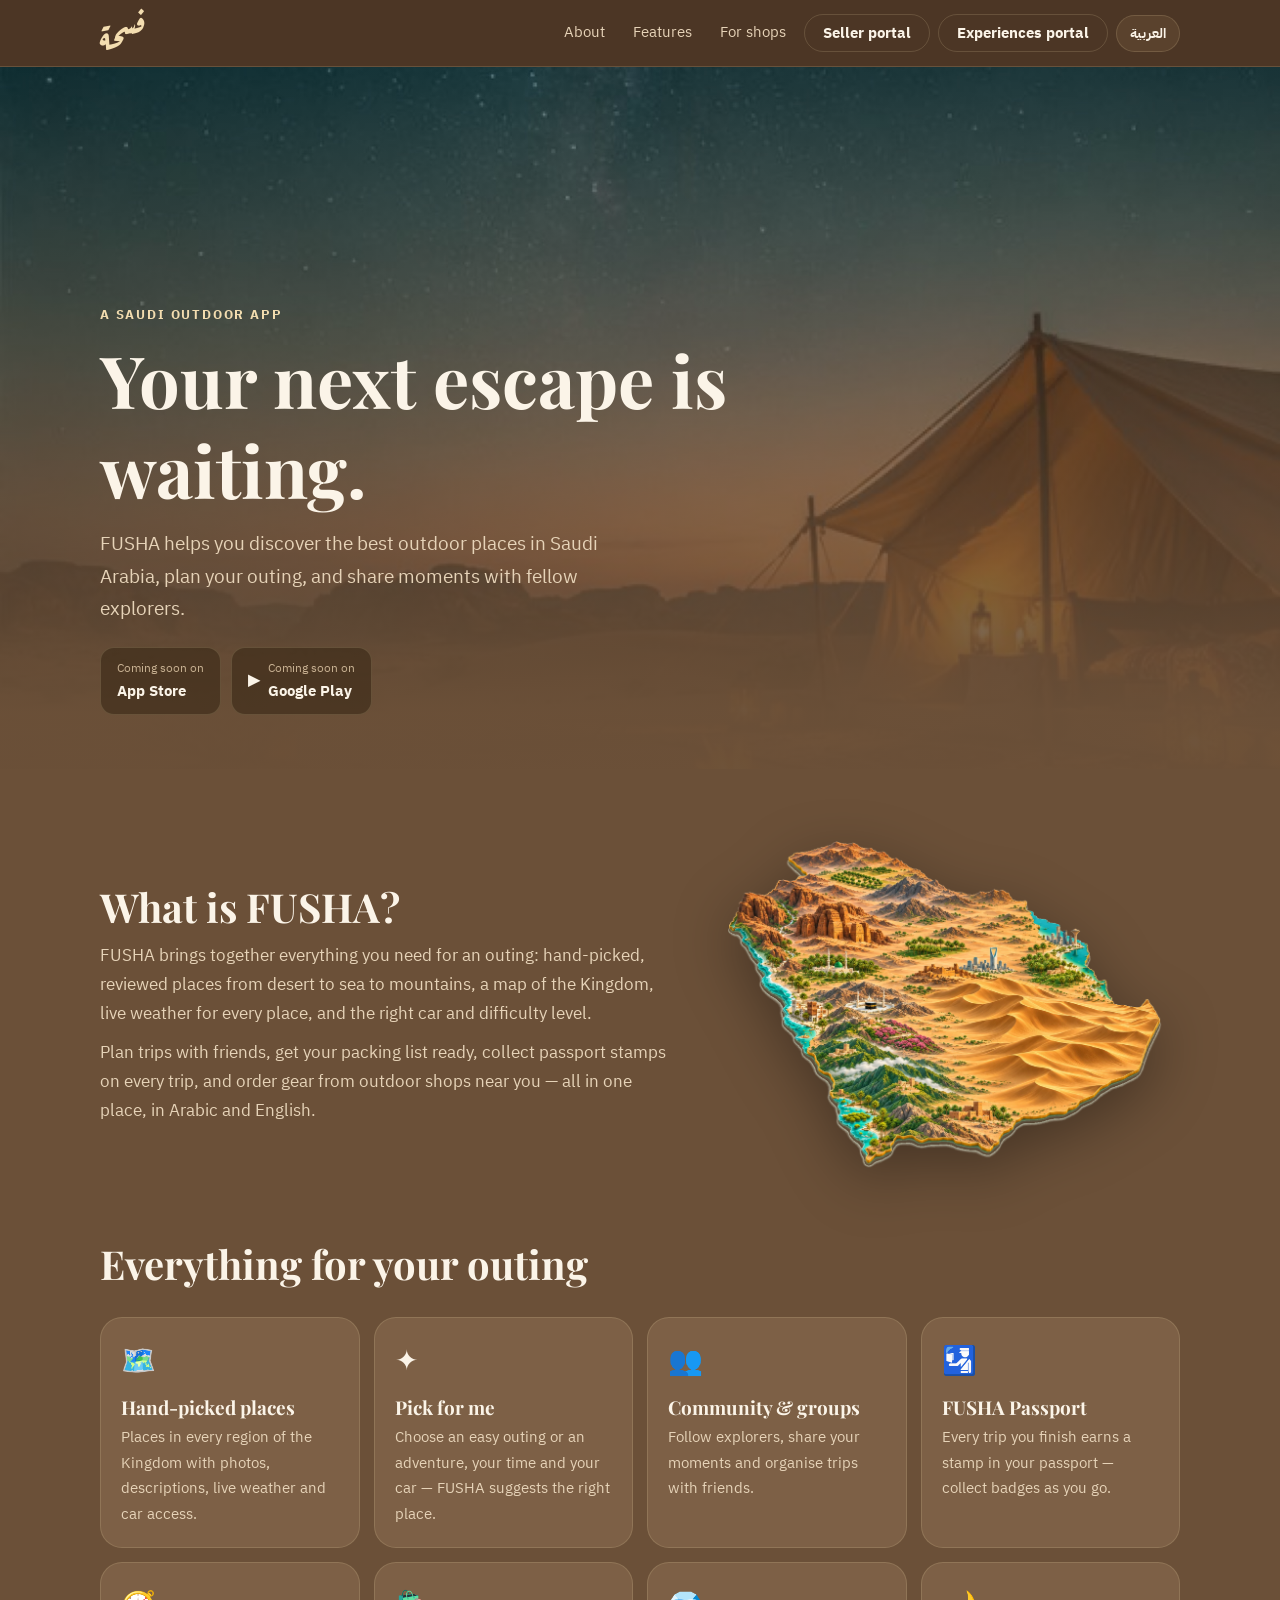
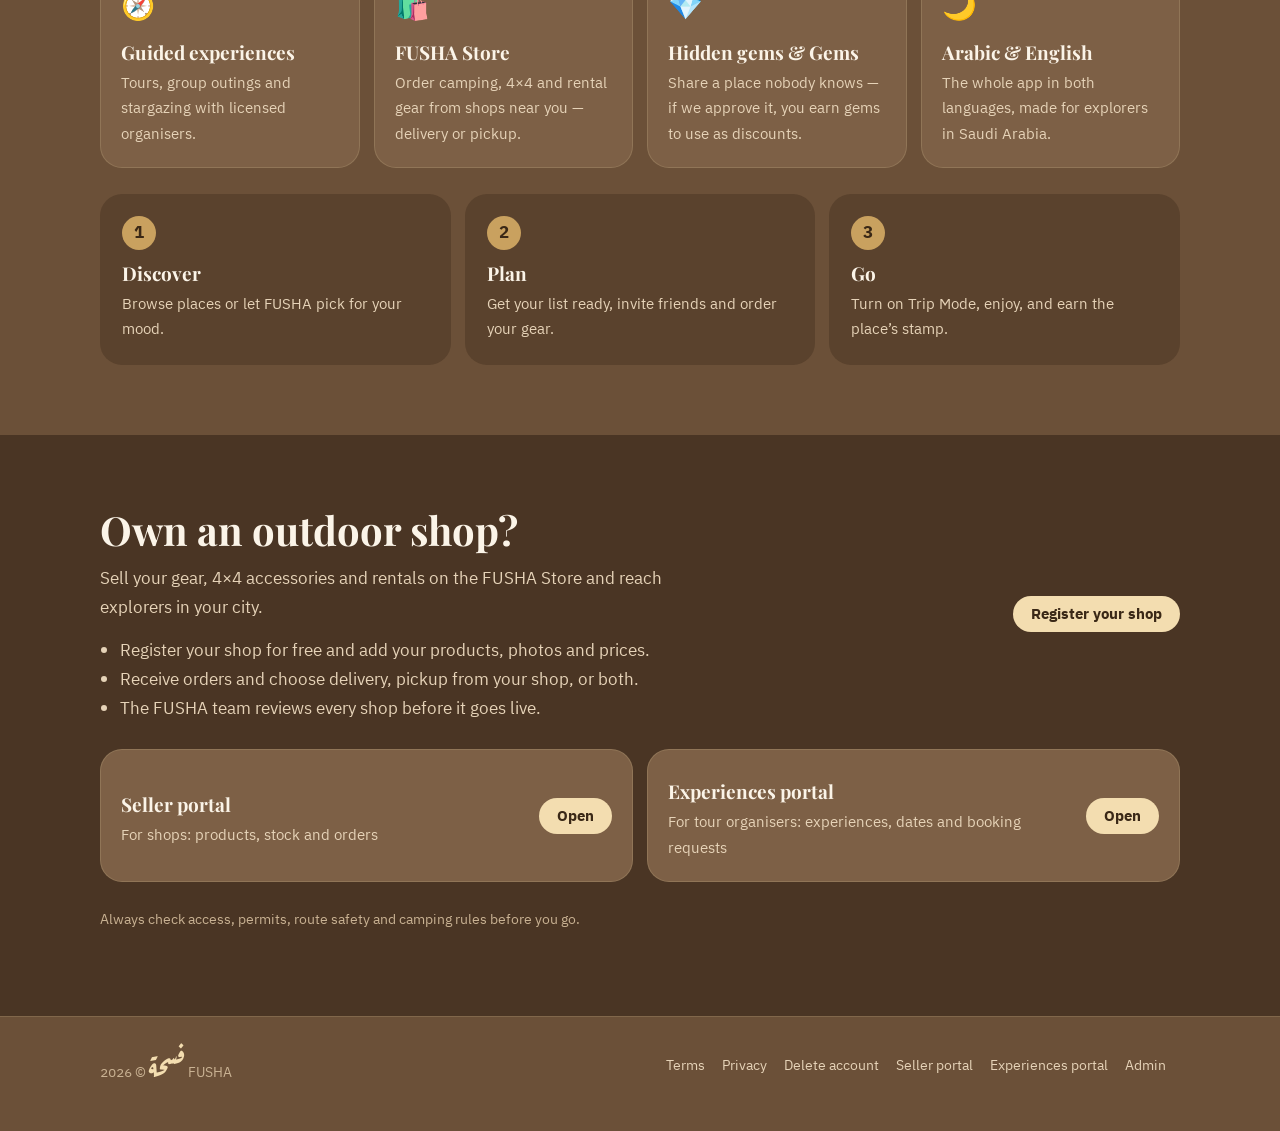
==== commit aeb8e933: "Homepage: Experiences portal replaces Admin in header and portals; Admin stays in footer Co-Authored" ====
--- a/index.html
+++ b/index.html
@@ -97,7 +97,7 @@
       <a class="nav" href="#features" data-t="nav_features">المزايا</a>
       <a class="nav" href="#shops" data-t="nav_shops">للمتاجر</a>
       <a class="btn ghost" href="/seller/" data-t="seller_btn">بوابة البائعين</a>
-      <a class="btn ghost" href="/admin/" data-t="admin_btn">لوحة الإدارة</a>
+      <a class="btn ghost" href="/experiences/" data-t="exp_btn">بوابة التجارب</a>
       <button class="lang" id="lang" type="button">English</button>
     </nav>
   </div>
@@ -165,7 +165,7 @@
 
     <div class="portals">
       <a class="card portal" href="/seller/"><div><h3 data-t="p_seller">بوابة البائعين</h3><span data-t="p_seller_s">للمتاجر: المنتجات والمخزون والطلبات</span></div><span class="btn" data-t="open">افتح</span></a>
-      <a class="card portal" href="/admin/"><div><h3 data-t="p_admin">لوحة الإدارة</h3><span data-t="p_admin_s">لفريق فسحة فقط</span></div><span class="btn ghost" data-t="open">افتح</span></a>
+      <a class="card portal" href="/experiences/"><div><h3 data-t="p_exp">بوابة التجارب</h3><span data-t="p_exp_s">لمنظمي الرحلات: التجارب والمواعيد وطلبات الحجز</span></div><span class="btn" data-t="open">افتح</span></a>
     </div>
     <p class="note" data-t="safety">تأكد دائماً من الوصول والتصاريح وسلامة الطريق وأنظمة التخييم قبل الذهاب.</p>
   </div>
@@ -179,6 +179,7 @@
       <a href="legal/privacy.html" data-t="privacy">الخصوصية</a>
       <a href="legal/delete-account.html" data-t="delete">حذف الحساب</a>
       <a href="/seller/" data-t="seller_btn">بوابة البائعين</a>
+      <a href="/experiences/" data-t="exp_btn">بوابة التجارب</a>
       <a href="/admin/" data-t="admin_btn">لوحة الإدارة</a>
     </div>
   </div>
@@ -186,7 +187,7 @@
 
 <script>
   const EN = {
-    nav_about: 'About', nav_features: 'Features', nav_shops: 'For shops', seller_btn: 'Seller portal', admin_btn: 'Admin',
+    nav_about: 'About', nav_features: 'Features', nav_shops: 'For shops', seller_btn: 'Seller portal', exp_btn: 'Experiences portal', admin_btn: 'Admin',
     eyebrow: 'A SAUDI OUTDOOR APP', hero_title: 'Your next escape is waiting.',
     hero_text: 'FUSHA helps you discover the best outdoor places in Saudi Arabia, plan your outing, and share moments with fellow explorers.',
     soon: 'Coming soon on',
@@ -207,7 +208,7 @@
     s3_t: 'Go', s3_p: 'Turn on Trip Mode, enjoy, and earn the place’s stamp.',
     shops_title: 'Own an outdoor shop?', shops_p: 'Sell your gear, 4×4 accessories and rentals on the FUSHA Store and reach explorers in your city.',
     shops_l1: 'Register your shop for free and add your products, photos and prices.', shops_l2: 'Receive orders and choose delivery, pickup from your shop, or both.', shops_l3: 'The FUSHA team reviews every shop before it goes live.',
-    shops_btn: 'Register your shop', p_seller: 'Seller portal', p_seller_s: 'For shops: products, stock and orders', p_admin: 'Admin portal', p_admin_s: 'For the FUSHA team only', open: 'Open',
+    shops_btn: 'Register your shop', p_seller: 'Seller portal', p_seller_s: 'For shops: products, stock and orders', p_exp: 'Experiences portal', p_exp_s: 'For tour organisers: experiences, dates and booking requests', open: 'Open',
     safety: 'Always check access, permits, route safety and camping rules before you go.',
     terms: 'Terms', privacy: 'Privacy', delete: 'Delete account',
   };
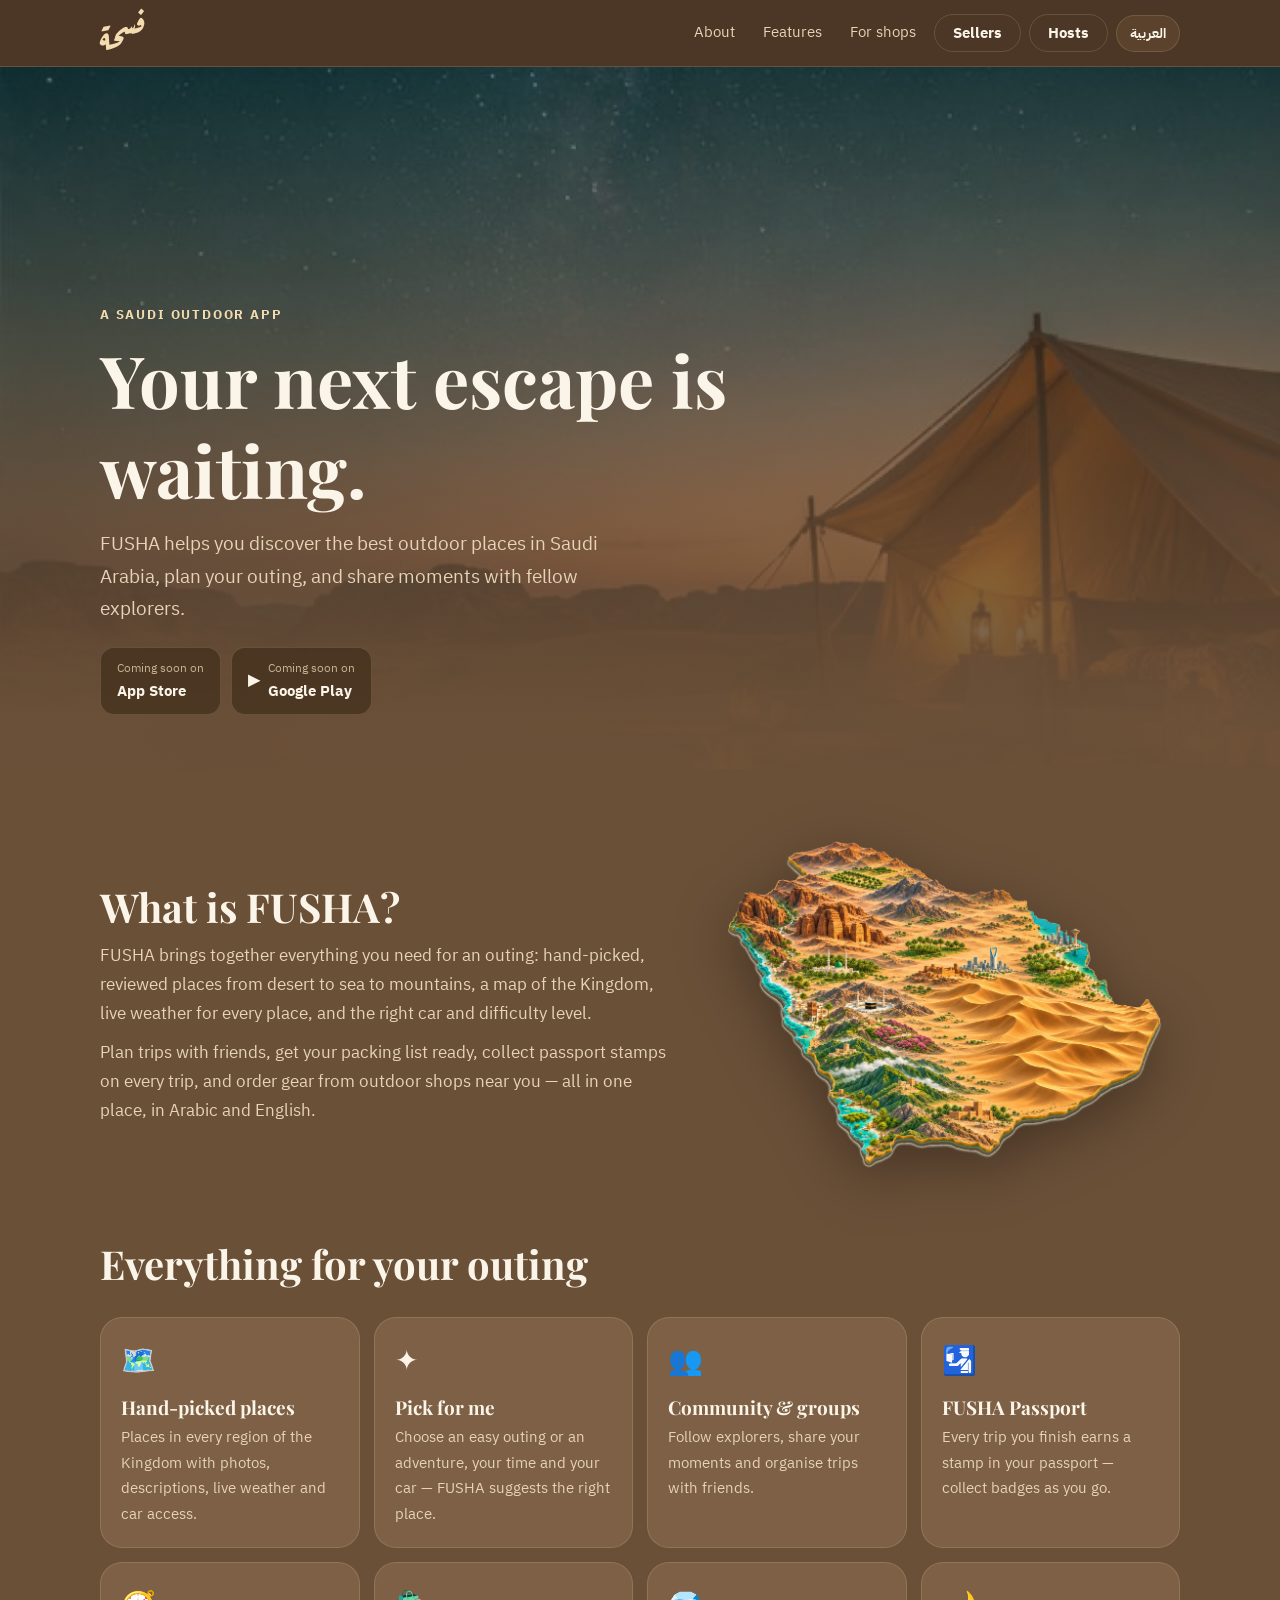
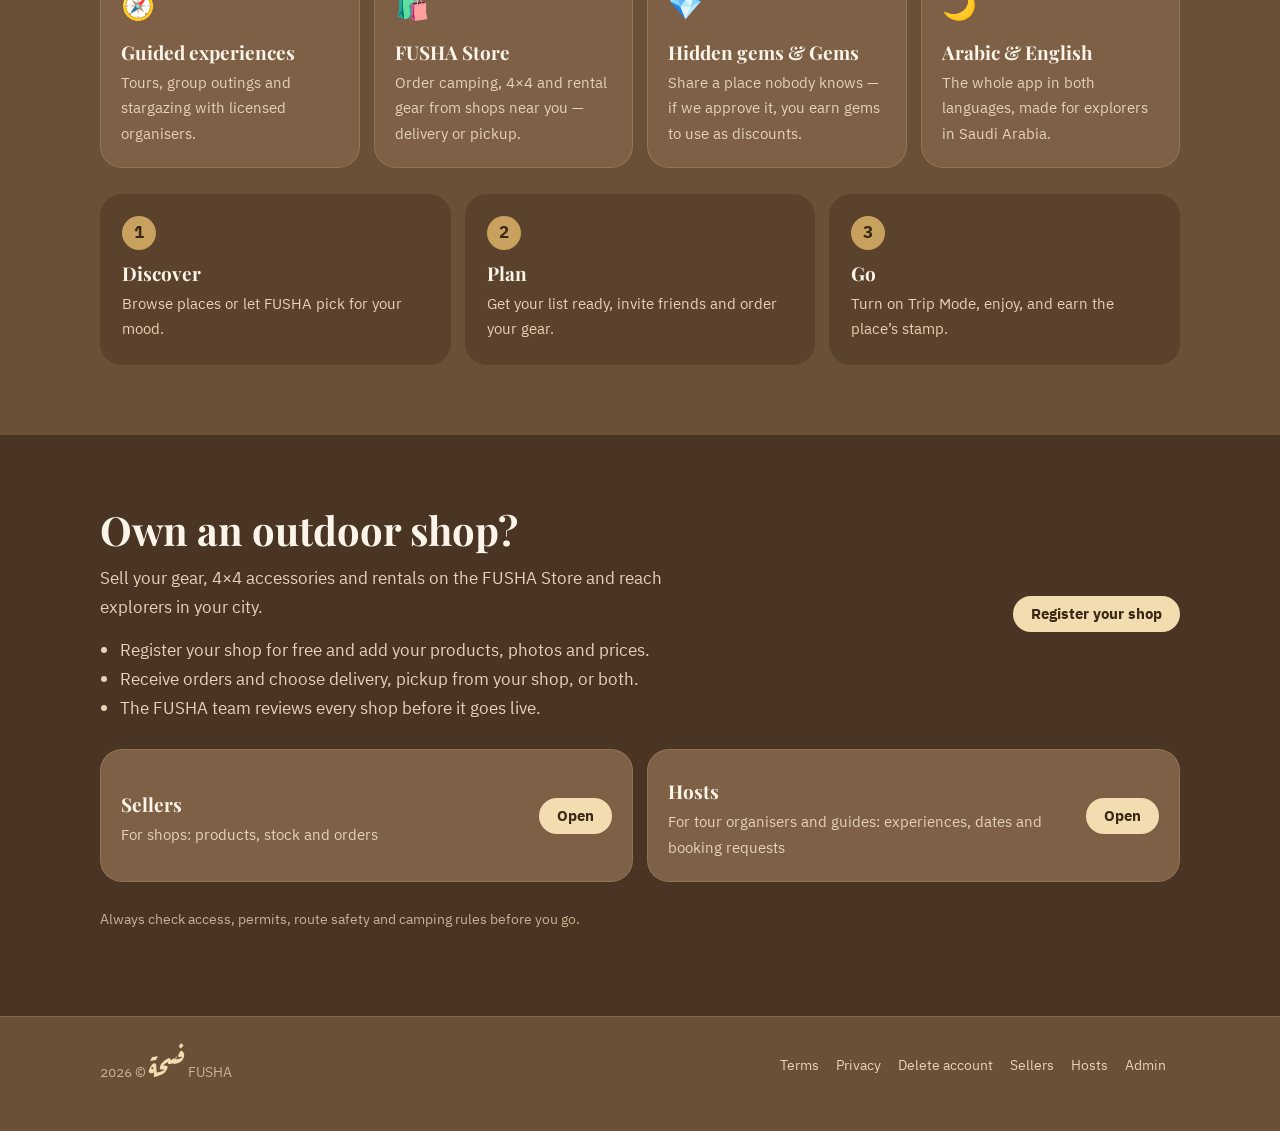
==== commit 0d397aea: "Homepage: portal buttons renamed to Sellers / Hosts (البائعين / مقدمو التجارب) Co-Authored-By: Claud" ====
--- a/index.html
+++ b/index.html
@@ -9,7 +9,8 @@
 <meta property="og:description" content="اكتشف أجمل أماكن الطلعات في السعودية · Discover the best outdoor places across Saudi Arabia.">
 <meta property="og:image" content="https://gofusha.com/logo.png">
 <meta name="theme-color" content="#6B5038">
-<link rel="icon" href="logo.png">
+<link rel="icon" type="image/png" sizes="64x64" href="/fusha-icon-64.png">
+<link rel="apple-touch-icon" href="/fusha-icon-180.png">
 <link rel="preconnect" href="https://fonts.googleapis.com">
 <link href="https://fonts.googleapis.com/css2?family=Aref+Ruqaa:wght@700&family=IBM+Plex+Sans+Arabic:wght@400;700&family=Noto+Naskh+Arabic:wght@700&family=Playfair+Display:wght@600&display=swap" rel="stylesheet">
 <style>
@@ -96,8 +97,8 @@
       <a class="nav" href="#about" data-t="nav_about">عن فسحة</a>
       <a class="nav" href="#features" data-t="nav_features">المزايا</a>
       <a class="nav" href="#shops" data-t="nav_shops">للمتاجر</a>
-      <a class="btn ghost" href="/seller/" data-t="seller_btn">بوابة البائعين</a>
-      <a class="btn ghost" href="/experiences/" data-t="exp_btn">بوابة التجارب</a>
+      <a class="btn ghost" href="/seller/" data-t="seller_btn">البائعين</a>
+      <a class="btn ghost" href="/experiences/" data-t="exp_btn">مقدمو التجارب</a>
       <button class="lang" id="lang" type="button">English</button>
     </nav>
   </div>
@@ -164,8 +165,8 @@
     </div>
 
     <div class="portals">
-      <a class="card portal" href="/seller/"><div><h3 data-t="p_seller">بوابة البائعين</h3><span data-t="p_seller_s">للمتاجر: المنتجات والمخزون والطلبات</span></div><span class="btn" data-t="open">افتح</span></a>
-      <a class="card portal" href="/experiences/"><div><h3 data-t="p_exp">بوابة التجارب</h3><span data-t="p_exp_s">لمنظمي الرحلات: التجارب والمواعيد وطلبات الحجز</span></div><span class="btn" data-t="open">افتح</span></a>
+      <a class="card portal" href="/seller/"><div><h3 data-t="p_seller">البائعين</h3><span data-t="p_seller_s">للمتاجر: المنتجات والمخزون والطلبات</span></div><span class="btn" data-t="open">افتح</span></a>
+      <a class="card portal" href="/experiences/"><div><h3 data-t="p_exp">مقدمو التجارب</h3><span data-t="p_exp_s">لمنظمي الرحلات والمرشدين: التجارب والمواعيد وطلبات الحجز</span></div><span class="btn" data-t="open">افتح</span></a>
     </div>
     <p class="note" data-t="safety">تأكد دائماً من الوصول والتصاريح وسلامة الطريق وأنظمة التخييم قبل الذهاب.</p>
   </div>
@@ -178,8 +179,8 @@
       <a href="legal/terms.html" data-t="terms">الشروط</a>
       <a href="legal/privacy.html" data-t="privacy">الخصوصية</a>
       <a href="legal/delete-account.html" data-t="delete">حذف الحساب</a>
-      <a href="/seller/" data-t="seller_btn">بوابة البائعين</a>
-      <a href="/experiences/" data-t="exp_btn">بوابة التجارب</a>
+      <a href="/seller/" data-t="seller_btn">البائعين</a>
+      <a href="/experiences/" data-t="exp_btn">مقدمو التجارب</a>
       <a href="/admin/" data-t="admin_btn">لوحة الإدارة</a>
     </div>
   </div>
@@ -187,7 +188,7 @@
 
 <script>
   const EN = {
-    nav_about: 'About', nav_features: 'Features', nav_shops: 'For shops', seller_btn: 'Seller portal', exp_btn: 'Experiences portal', admin_btn: 'Admin',
+    nav_about: 'About', nav_features: 'Features', nav_shops: 'For shops', seller_btn: 'Sellers', exp_btn: 'Hosts', admin_btn: 'Admin',
     eyebrow: 'A SAUDI OUTDOOR APP', hero_title: 'Your next escape is waiting.',
     hero_text: 'FUSHA helps you discover the best outdoor places in Saudi Arabia, plan your outing, and share moments with fellow explorers.',
     soon: 'Coming soon on',
@@ -208,7 +209,7 @@
     s3_t: 'Go', s3_p: 'Turn on Trip Mode, enjoy, and earn the place’s stamp.',
     shops_title: 'Own an outdoor shop?', shops_p: 'Sell your gear, 4×4 accessories and rentals on the FUSHA Store and reach explorers in your city.',
     shops_l1: 'Register your shop for free and add your products, photos and prices.', shops_l2: 'Receive orders and choose delivery, pickup from your shop, or both.', shops_l3: 'The FUSHA team reviews every shop before it goes live.',
-    shops_btn: 'Register your shop', p_seller: 'Seller portal', p_seller_s: 'For shops: products, stock and orders', p_exp: 'Experiences portal', p_exp_s: 'For tour organisers: experiences, dates and booking requests', open: 'Open',
+    shops_btn: 'Register your shop', p_seller: 'Sellers', p_seller_s: 'For shops: products, stock and orders', p_exp: 'Hosts', p_exp_s: 'For tour organisers and guides: experiences, dates and booking requests', open: 'Open',
     safety: 'Always check access, permits, route safety and camping rules before you go.',
     terms: 'Terms', privacy: 'Privacy', delete: 'Delete account',
   };
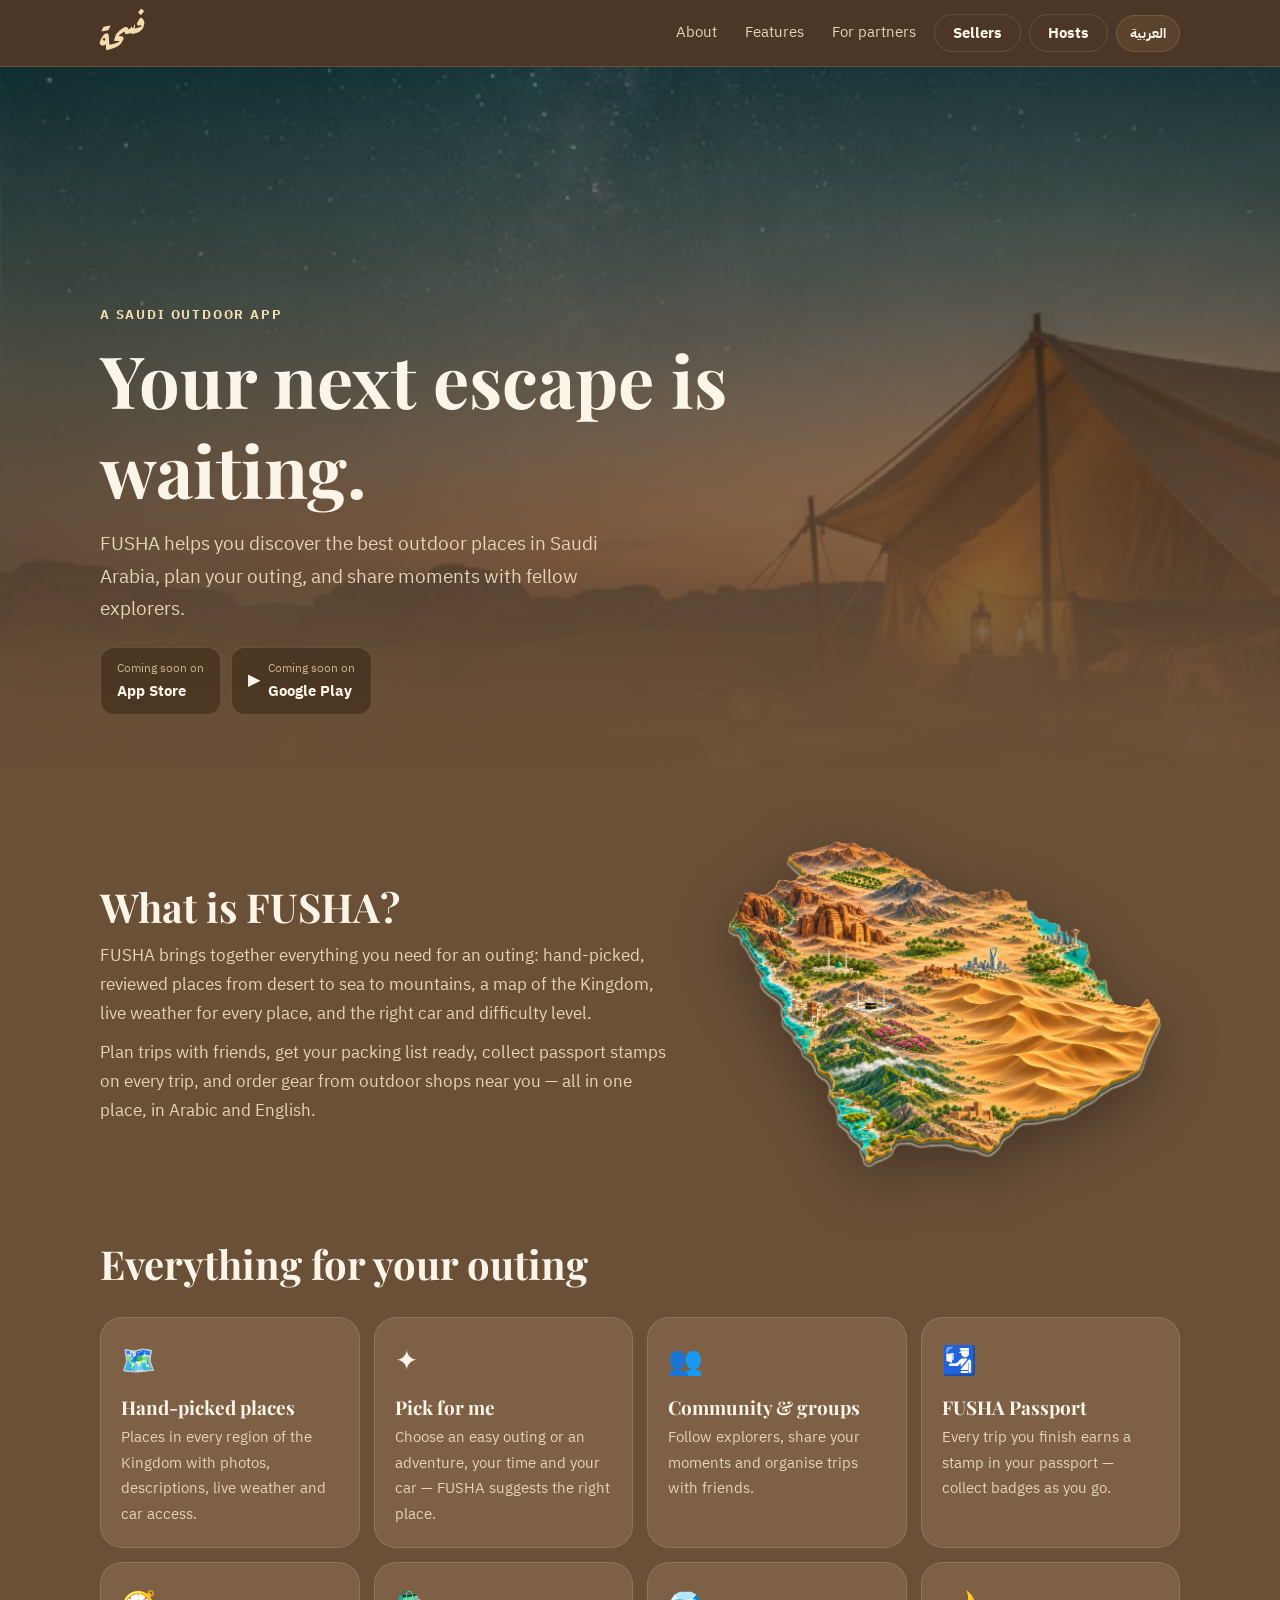
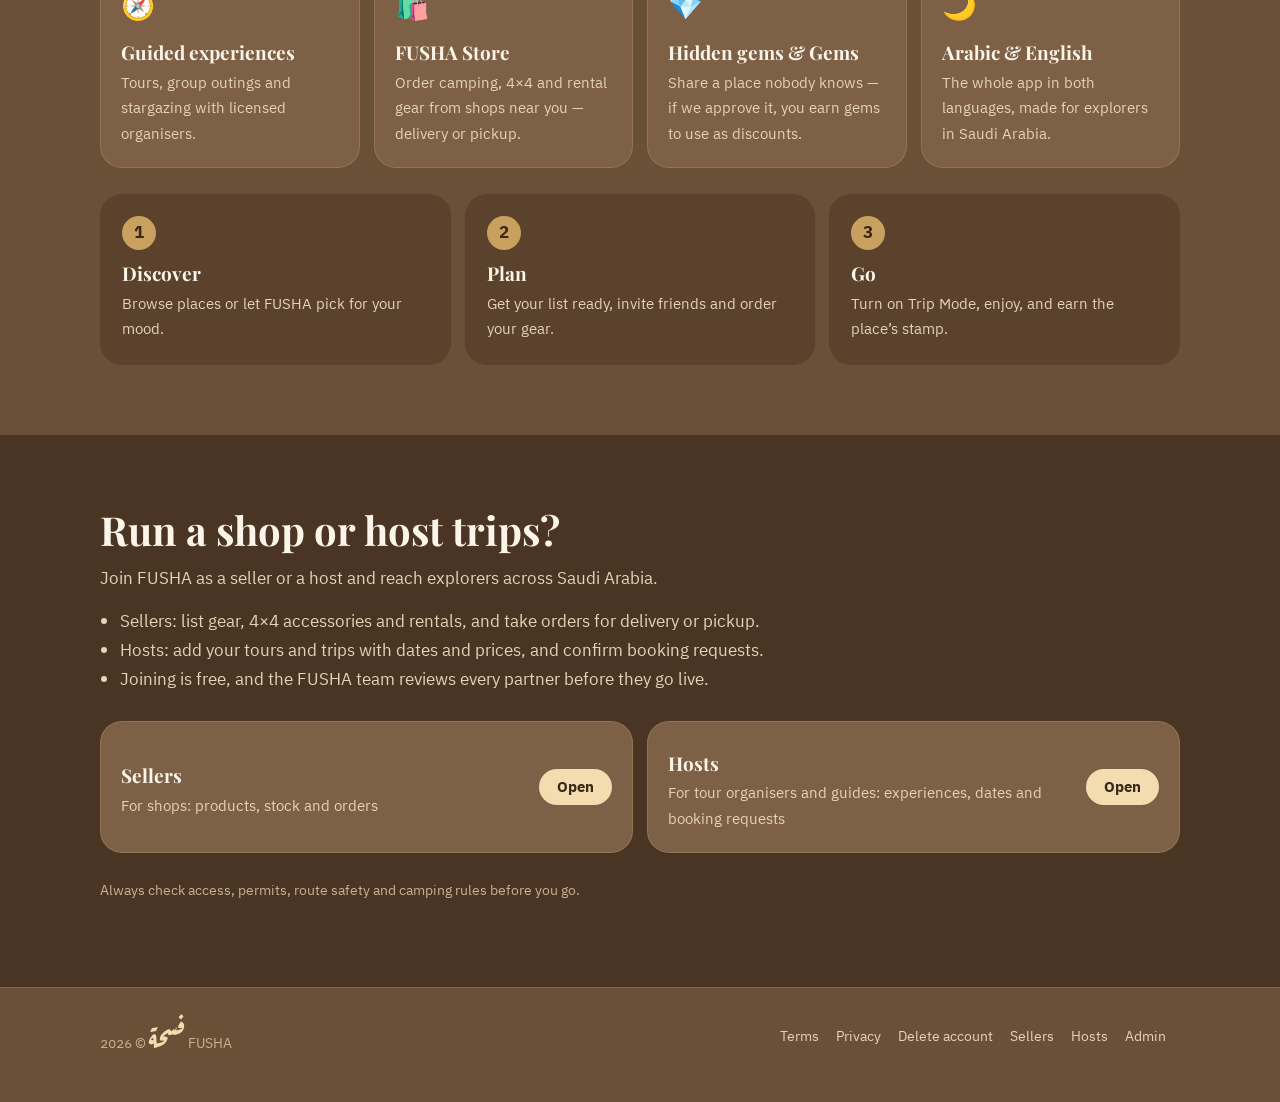
==== commit 9b3b0f3e: "Homepage partners section covers sellers and hosts Co-Authored-By: Claude Opus 5.5 <noreply@anthropi" ====
--- a/index.html
+++ b/index.html
@@ -96,7 +96,7 @@
     <nav class="links" aria-label="Main">
       <a class="nav" href="#about" data-t="nav_about">عن فسحة</a>
       <a class="nav" href="#features" data-t="nav_features">المزايا</a>
-      <a class="nav" href="#shops" data-t="nav_shops">للمتاجر</a>
+      <a class="nav" href="#shops" data-t="nav_shops">للشركاء</a>
       <a class="btn ghost" href="/seller/" data-t="seller_btn">البائعين</a>
       <a class="btn ghost" href="/experiences/" data-t="exp_btn">مقدمو التجارب</a>
       <button class="lang" id="lang" type="button">English</button>
@@ -153,15 +153,14 @@
   <div class="wrap">
     <div class="box">
       <div>
-        <h2 class="sec-title" data-t="shops_title">عندك متجر رحلات؟</h2>
-        <p class="lead" data-t="shops_p">اعرض معداتك وإكسسوارات الدفع الرباعي والتأجير على متجر فسحة، ووصل للمستكشفين في مدينتك.</p>
+        <h2 class="sec-title" data-t="shops_title">عندك متجر أو تنظّم رحلات؟</h2>
+        <p class="lead" data-t="shops_p">انضم لفسحة كبائع أو كمقدّم تجارب، ووصل للمستكشفين في كل السعودية.</p>
         <ul>
-          <li data-t="shops_l1">سجّل متجرك مجاناً وأضف منتجاتك وصورك وأسعارك.</li>
-          <li data-t="shops_l2">استقبل الطلبات وحدد التوصيل أو الاستلام من المتجر.</li>
-          <li data-t="shops_l3">فريق فسحة يراجع كل متجر قبل ظهوره.</li>
+          <li data-t="shops_l1">البائعين: اعرضوا المعدات وإكسسوارات الدفع الرباعي والتأجير، واستقبلوا الطلبات بالتوصيل أو الاستلام.</li>
+          <li data-t="shops_l2">مقدمو التجارب: أضيفوا جولاتكم ورحلاتكم بالمواعيد والأسعار، وأكّدوا طلبات الحجز.</li>
+          <li data-t="shops_l3">التسجيل مجاني، وفريق فسحة يراجع كل شريك قبل ظهوره.</li>
         </ul>
       </div>
-      <a class="btn" href="/seller/" data-t="shops_btn">سجّل متجرك</a>
     </div>
 
     <div class="portals">
@@ -188,7 +187,7 @@
 
 <script>
   const EN = {
-    nav_about: 'About', nav_features: 'Features', nav_shops: 'For shops', seller_btn: 'Sellers', exp_btn: 'Hosts', admin_btn: 'Admin',
+    nav_about: 'About', nav_features: 'Features', nav_shops: 'For partners', seller_btn: 'Sellers', exp_btn: 'Hosts', admin_btn: 'Admin',
     eyebrow: 'A SAUDI OUTDOOR APP', hero_title: 'Your next escape is waiting.',
     hero_text: 'FUSHA helps you discover the best outdoor places in Saudi Arabia, plan your outing, and share moments with fellow explorers.',
     soon: 'Coming soon on',
@@ -207,9 +206,9 @@
     s1_t: 'Discover', s1_p: 'Browse places or let FUSHA pick for your mood.',
     s2_t: 'Plan', s2_p: 'Get your list ready, invite friends and order your gear.',
     s3_t: 'Go', s3_p: 'Turn on Trip Mode, enjoy, and earn the place’s stamp.',
-    shops_title: 'Own an outdoor shop?', shops_p: 'Sell your gear, 4×4 accessories and rentals on the FUSHA Store and reach explorers in your city.',
-    shops_l1: 'Register your shop for free and add your products, photos and prices.', shops_l2: 'Receive orders and choose delivery, pickup from your shop, or both.', shops_l3: 'The FUSHA team reviews every shop before it goes live.',
-    shops_btn: 'Register your shop', p_seller: 'Sellers', p_seller_s: 'For shops: products, stock and orders', p_exp: 'Hosts', p_exp_s: 'For tour organisers and guides: experiences, dates and booking requests', open: 'Open',
+    shops_title: 'Run a shop or host trips?', shops_p: 'Join FUSHA as a seller or a host and reach explorers across Saudi Arabia.',
+    shops_l1: 'Sellers: list gear, 4×4 accessories and rentals, and take orders for delivery or pickup.', shops_l2: 'Hosts: add your tours and trips with dates and prices, and confirm booking requests.', shops_l3: 'Joining is free, and the FUSHA team reviews every partner before they go live.',
+    p_seller: 'Sellers', p_seller_s: 'For shops: products, stock and orders', p_exp: 'Hosts', p_exp_s: 'For tour organisers and guides: experiences, dates and booking requests', open: 'Open',
     safety: 'Always check access, permits, route safety and camping rules before you go.',
     terms: 'Terms', privacy: 'Privacy', delete: 'Delete account',
   };
